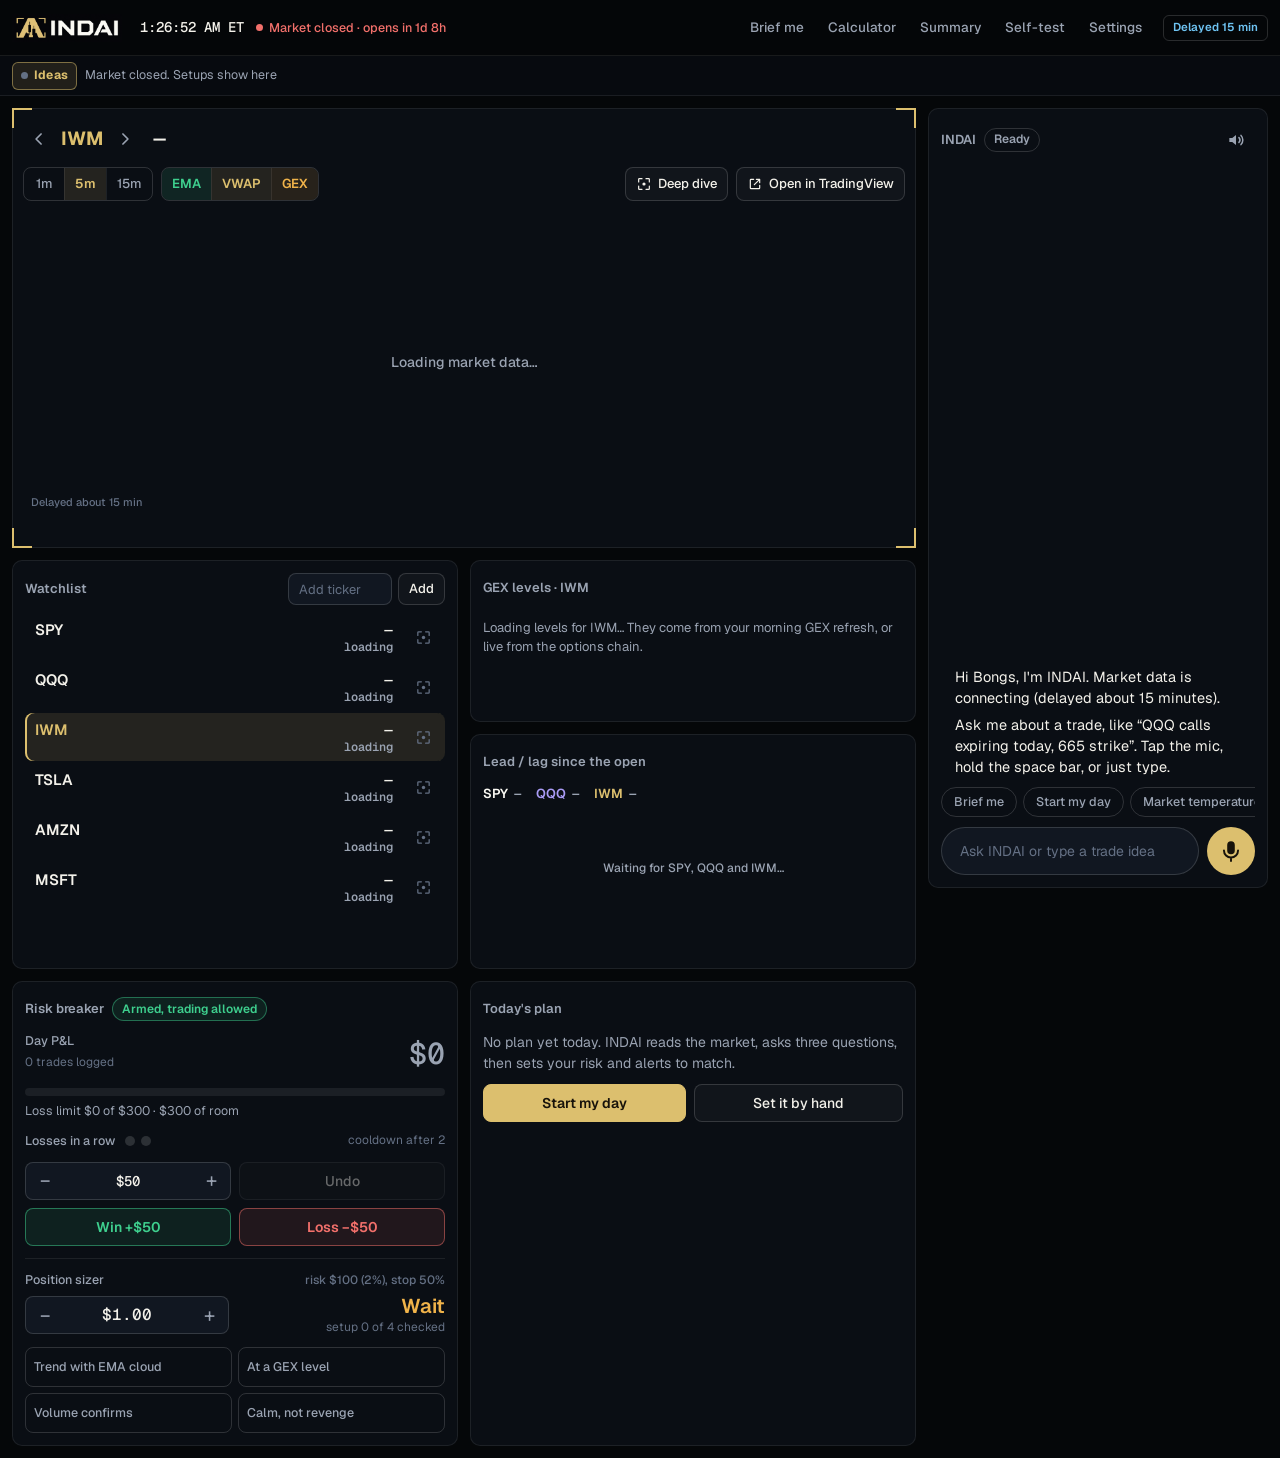
==== indai/index.html @ de8b2d31 "INDAI website: access lock and push notifications (website side) Access lock: when the backend has a" ====
<!DOCTYPE html>
<html lang="en">
<head>
<meta charset="utf-8">
<meta name="viewport" content="width=device-width, initial-scale=1, viewport-fit=cover, interactive-widget=resizes-content">
<title>INDAI</title>
<meta name="description" content="INDAI, your voice-driven options trading command center, for phone, tablet and laptop: charts with GEX levels, trade ratings, an options profit calculator, a daily game plan and a risk breaker.">
<meta name="theme-color" content="#050709">
<meta name="color-scheme" content="dark">
<meta name="mobile-web-app-capable" content="yes">
<meta name="apple-mobile-web-app-capable" content="yes">
<meta name="apple-mobile-web-app-status-bar-style" content="black-translucent">
<meta name="apple-mobile-web-app-title" content="INDAI">
<link rel="manifest" href="./manifest.webmanifest">
<link rel="icon" href="./icons/icon-192.png">
<link rel="apple-touch-icon" href="./icons/icon-192.png">
<link rel="preload" href="./fonts/geist.woff2" as="font" type="font/woff2" crossorigin>
<link rel="preload" href="./fonts/geist-mono.woff2" as="font" type="font/woff2" crossorigin>
<link rel="stylesheet" href="./css/app.css">
</head>
<body data-tab="chart">

<svg width="0" height="0" style="position:absolute" aria-hidden="true">
  <symbol id="ic-mic" viewBox="0 0 24 24"><path d="M12 15a3.5 3.5 0 0 0 3.5-3.5v-5a3.5 3.5 0 1 0-7 0v5A3.5 3.5 0 0 0 12 15Z" fill="currentColor"/><path d="M5.5 11.5a6.5 6.5 0 0 0 13 0M12 18v3.25" fill="none" stroke="currentColor" stroke-width="1.8" stroke-linecap="round"/></symbol>
  <symbol id="ic-stop" viewBox="0 0 24 24"><rect x="7" y="7" width="10" height="10" rx="2" fill="currentColor"/></symbol>
  <symbol id="ic-send" viewBox="0 0 24 24"><path d="M5 12h13M12.5 6l6 6-6 6" fill="none" stroke="currentColor" stroke-width="2" stroke-linecap="round" stroke-linejoin="round"/></symbol>
  <symbol id="ic-x" viewBox="0 0 24 24"><path d="M6 6l12 12M18 6 6 18" fill="none" stroke="currentColor" stroke-width="2" stroke-linecap="round"/></symbol>
  <symbol id="ic-left" viewBox="0 0 24 24"><path d="M14.5 6 8.5 12l6 6" fill="none" stroke="currentColor" stroke-width="2" stroke-linecap="round" stroke-linejoin="round"/></symbol>
  <symbol id="ic-right" viewBox="0 0 24 24"><path d="m9.5 6 6 6-6 6" fill="none" stroke="currentColor" stroke-width="2" stroke-linecap="round" stroke-linejoin="round"/></symbol>
  <symbol id="ic-list" viewBox="0 0 24 24"><path d="M4 7h10M4 12h16M4 17h7" fill="none" stroke="currentColor" stroke-width="1.9" stroke-linecap="round"/><path d="m16 18 2-2.5 1.5 1.2L22 13" fill="none" stroke="currentColor" stroke-width="1.7" stroke-linecap="round" stroke-linejoin="round"/></symbol>
  <symbol id="ic-candles" viewBox="0 0 24 24"><path d="M7 3v3m0 9v4M17 5v4m0 7v5" stroke="currentColor" stroke-width="1.8" stroke-linecap="round"/><rect x="4.5" y="6" width="5" height="9" rx="1.2" fill="currentColor"/><rect x="14.5" y="9" width="5" height="7" rx="1.2" fill="none" stroke="currentColor" stroke-width="1.8"/></symbol>
  <symbol id="ic-indai" viewBox="0 0 24 24"><path d="M4 4.5h3.5M4 4.5V8M20 4.5h-3.5M20 4.5V8M4 19.5h3.5M4 19.5V16M20 19.5h-3.5M20 19.5V16" fill="none" stroke="currentColor" stroke-width="1.8" stroke-linecap="round"/><path d="M8 17 12 7l4 10M9.7 13.5h4.6" fill="none" stroke="currentColor" stroke-width="2" stroke-linecap="round" stroke-linejoin="round"/></symbol>
  <symbol id="ic-plan" viewBox="0 0 24 24"><circle cx="12" cy="12" r="8" fill="none" stroke="currentColor" stroke-width="1.8"/><circle cx="12" cy="12" r="3.2" fill="none" stroke="currentColor" stroke-width="1.8"/><path d="M12 2v3M12 19v3M2 12h3M19 12h3" stroke="currentColor" stroke-width="1.8" stroke-linecap="round"/></symbol>
  <symbol id="ic-more" viewBox="0 0 24 24"><circle cx="5.5" cy="12" r="1.8" fill="currentColor"/><circle cx="12" cy="12" r="1.8" fill="currentColor"/><circle cx="18.5" cy="12" r="1.8" fill="currentColor"/></symbol>
  <symbol id="ic-sound" viewBox="0 0 24 24"><path d="M4 9.5v5h3.5L12 18V6L7.5 9.5H4Z" fill="currentColor"/><path d="M15.5 9a4.5 4.5 0 0 1 0 6M18 6.5a8 8 0 0 1 0 11" fill="none" stroke="currentColor" stroke-width="1.8" stroke-linecap="round"/></symbol>
  <symbol id="ic-mute" viewBox="0 0 24 24"><path d="M4 9.5v5h3.5L12 18V6L7.5 9.5H4Z" fill="currentColor"/><path d="m16 9.5 5 5m0-5-5 5" fill="none" stroke="currentColor" stroke-width="1.8" stroke-linecap="round"/></symbol>
  <symbol id="ic-dive" viewBox="0 0 24 24"><path d="M9 4H5a1 1 0 0 0-1 1v4M15 4h4a1 1 0 0 1 1 1v4M9 20H5a1 1 0 0 1-1-1v-4M15 20h4a1 1 0 0 0 1-1v-4" fill="none" stroke="currentColor" stroke-width="1.8" stroke-linecap="round"/><circle cx="12" cy="12" r="2.4" fill="currentColor"/></symbol>
  <symbol id="ic-out" viewBox="0 0 24 24"><path d="M10 5H6a1 1 0 0 0-1 1v12a1 1 0 0 0 1 1h12a1 1 0 0 0 1-1v-4M14 5h5v5M19 5l-8 8" fill="none" stroke="currentColor" stroke-width="1.8" stroke-linecap="round" stroke-linejoin="round"/></symbol>
</svg>

<header class="top" id="top">
  <a class="brand" href="./" aria-label="INDAI home"><img src="./brand/indai-logo.png" alt="INDAI" width="1380" height="350"></a>
  <div class="mkt">
    <span class="clock mono" id="t-clock">&nbsp;</span>
    <span class="mstate" id="t-state"><i></i><span id="t-state-text">&nbsp;</span></span>
  </div>
  <button type="button" class="badge" id="t-badge" title="Where prices come from">&nbsp;</button>
  <nav class="top-actions" aria-label="Tools">
    <button type="button" class="btn quiet" data-act="brief">Brief me</button>
    <button type="button" class="btn quiet" data-act="calc">Calculator</button>
    <button type="button" class="btn quiet" data-act="summary">Summary</button>
    <button type="button" class="btn quiet" data-act="selftest">Self-test</button>
    <button type="button" class="btn quiet" data-act="install" id="t-install" hidden>Install app</button>
    <button type="button" class="btn quiet" data-act="settings">Settings</button>
  </nav>
</header>

<div class="ideas" id="ideas" role="region" aria-label="Trade ideas">
  <button type="button" class="ideas-all" id="ideas-all" aria-label="Open all of today's trade ideas"><b>Ideas</b><span class="n" id="ideas-n" hidden></span></button>
  <div class="ideas-row" id="ideas-row"><span class="ideas-empty">&nbsp;</span></div>
</div>

<main id="app">
  <section class="view" data-view="watch">
    <article class="panel" id="p-watch" aria-labelledby="h-watch">
      <header class="ph">
        <h2 id="h-watch">Watchlist</h2>
        <form class="addsym" id="w-add" autocomplete="off"><input id="w-add-in" type="text" maxlength="6" placeholder="Add ticker" aria-label="Add a ticker to the watchlist" autocapitalize="characters" spellcheck="false"><button type="submit" class="btn mini">Add</button></form>
      </header>
      <div class="wrows" id="w-rows" role="list"></div>
    </article>
    <article class="panel" id="p-leadlag" aria-labelledby="h-ll">
      <header class="ph"><h2 id="h-ll">Lead / lag since the open</h2></header>
      <div class="ll-legend" id="ll-legend"></div>
      <div class="ll-host"><canvas id="ll-canvas"></canvas></div>
      <p class="ll-msg" id="ll-msg">&nbsp;</p>
    </article>
  </section>

  <section class="view" data-view="chart">
    <article class="panel framed" id="p-chart" aria-label="Main chart">
      <header class="chart-head">
        <div class="quote">
          <button type="button" class="icon-btn" id="ch-prev" aria-label="Previous ticker"><svg><use href="#ic-left"/></svg></button>
          <h2 id="ch-sym">&nbsp;</h2>
          <button type="button" class="icon-btn" id="ch-next" aria-label="Next ticker"><svg><use href="#ic-right"/></svg></button>
          <span class="mono last" id="ch-last">—</span>
          <span class="mono chg" id="ch-chg">&nbsp;</span>
          <span class="mono hl" id="ch-hl">&nbsp;</span>
        </div>
        <div class="chart-tools">
          <div class="seg" id="ch-tf" role="group" aria-label="Candle size">
            <button type="button" data-iv="1min">1m</button><button type="button" data-iv="5min">5m</button><button type="button" data-iv="15min">15m</button>
          </div>
          <div class="seg toggles" id="ch-show" role="group" aria-label="Chart overlays">
            <button type="button" data-show="ema" class="t-ema">EMA</button><button type="button" data-show="vwap" class="t-vwap">VWAP</button><button type="button" data-show="gex" class="t-gex">GEX</button>
          </div>
        </div>
        <div class="chart-actions">
          <button type="button" class="btn mini" id="ch-deep"><svg><use href="#ic-dive"/></svg><span>Deep dive</span></button>
          <button type="button" class="btn mini" id="ch-tv"><svg><use href="#ic-out"/></svg><span>Open in TradingView</span></button>
        </div>
      </header>
      <div class="chart-host" id="chart-host">
        <canvas class="base"></canvas><canvas class="over"></canvas>
        <span class="chart-note" id="ch-note"></span>
      </div>
    </article>
    <article class="panel" id="p-levels" aria-labelledby="h-lv">
      <header class="ph"><h2 id="h-lv">GEX levels</h2></header>
      <div class="lv-rows" id="lv-rows"></div>
      <p class="lv-regime" id="lv-regime">&nbsp;</p>
      <p class="lv-src" id="lv-src">&nbsp;</p>
    </article>
  </section>

  <section class="view" data-view="indai">
    <article class="panel" id="p-indai" aria-labelledby="h-indai">
      <header class="ph">
        <h2 id="h-indai">INDAI</h2>
        <span class="pill" id="i-state">Ready</span>
        <span class="spacer"></span>
        <button type="button" class="icon-btn" id="i-mute" aria-label="Mute INDAI's voice" aria-pressed="false"><svg><use href="#ic-sound"/></svg></button>
      </header>
      <p class="loads" id="i-loads" hidden></p>
      <div class="pin" id="i-pin" hidden></div>
      <div class="log" id="i-log" role="log" aria-live="polite" aria-label="Conversation with INDAI" tabindex="0"></div>
      <p class="heard" id="i-heard" hidden></p>
      <div class="chips" id="i-chips">
        <button type="button" data-say="brief me">Brief me</button>
        <button type="button" data-say="start my day">Start my day</button>
        <button type="button" data-say="how's the market">Market temperature</button>
        <button type="button" data-say="practice alert">Practice alert</button>
        <button type="button" data-say="what do you remember">What do you remember</button>
        <button type="button" data-say="run a self-test">Self-test</button>
      </div>
      <form class="composer" id="i-form" autocomplete="off">
        <input id="i-input" type="text" placeholder="Ask INDAI or type a trade idea" aria-label="Message INDAI" enterkeyhint="send" autocapitalize="sentences" spellcheck="false">
        <button type="submit" class="send" aria-label="Send"><svg><use href="#ic-send"/></svg></button>
        <button type="button" class="mic" id="i-mic" aria-label="Talk to INDAI"><svg><use href="#ic-mic"/></svg></button>
      </form>
    </article>
  </section>

  <section class="view" data-view="plan">
    <article class="panel" id="p-today" aria-labelledby="h-today">
      <header class="ph"><h2 id="h-today">Today's plan</h2><span class="pill" id="td-temp" hidden></span></header>
      <div id="td-body"></div>
    </article>
    <article class="panel" id="p-risk" aria-labelledby="h-risk">
      <header class="ph"><h2 id="h-risk">Risk breaker</h2><span class="pill good" id="r-state">Armed</span></header>
      <div class="rbody" id="r-body">
        <div class="r-pnl"><span class="lbl">Day P&amp;L</span><span class="mono big" id="r-pnl">$0</span><span class="sub" id="r-trades">0 trades</span></div>
        <div class="r-limit"><div class="bar"><i id="r-bar"></i></div><p id="r-limit">&nbsp;</p></div>
        <div class="r-consec"><span class="lbl">Losses in a row</span><span class="dots" id="r-dots"></span><span class="sub" id="r-cool">&nbsp;</span></div>
        <div class="r-log">
          <div class="stepper"><button type="button" id="r-amt-dn" aria-label="Smaller amount">−</button><input id="r-amt" class="mono" type="text" inputmode="decimal" aria-label="Trade result in dollars"><button type="button" id="r-amt-up" aria-label="Larger amount">+</button></div>
          <button type="button" class="btn" id="r-undo">Undo</button>
          <button type="button" class="btn up" id="r-win">Win</button>
          <button type="button" class="btn down" id="r-loss">Loss</button>
        </div>
        <div class="r-size">
          <p class="lbl">Position sizer <span class="sub" id="r-size-sub"></span></p>
          <div class="stepper"><button type="button" id="r-prem-dn" aria-label="Lower premium">−</button><span class="mono val" id="r-prem">$1.00</span><button type="button" id="r-prem-up" aria-label="Higher premium">+</button></div>
          <div class="r-max"><b id="r-max">—</b><span id="r-max-sub">&nbsp;</span></div>
        </div>
        <div class="r-check" id="r-check" role="group" aria-label="Setup checklist"></div>
      </div>
    </article>
  </section>

  <section class="view" data-view="more">
    <article class="panel" id="p-more" aria-labelledby="h-more">
      <header class="ph"><h2 id="h-more">More</h2></header>
      <div class="more-list" id="more-list"></div>
      <p class="fine">INDAI's analysis is information, not financial advice. You make every trade.</p>
    </article>
  </section>
</main>

<div id="scrim" hidden></div>
<div id="sheets">
  <section class="sheet" id="sheet-analysis" role="dialog" aria-modal="false" aria-labelledby="st-analysis" hidden><header class="sh"><h2 id="st-analysis">INDAI analysis</h2><button type="button" class="icon-btn close" aria-label="Close"><svg><use href="#ic-x"/></svg></button></header><div class="sb" id="sb-analysis"></div></section>
  <section class="sheet" id="sheet-deep" role="dialog" aria-modal="false" aria-labelledby="st-deep" hidden><header class="sh"><h2 id="st-deep">Deep dive</h2><button type="button" class="icon-btn close" aria-label="Close"><svg><use href="#ic-x"/></svg></button></header><div class="sb" id="sb-deep"></div></section>
  <section class="sheet" id="sheet-calc" role="dialog" aria-modal="false" aria-labelledby="st-calc" hidden><header class="sh"><h2 id="st-calc">Options profit calculator</h2><button type="button" class="icon-btn close" aria-label="Close"><svg><use href="#ic-x"/></svg></button></header><div class="sb" id="sb-calc"></div></section>
  <section class="sheet" id="sheet-summary" role="dialog" aria-modal="false" aria-labelledby="st-summary" hidden><header class="sh"><h2 id="st-summary">Everything at a glance</h2><button type="button" class="icon-btn close" aria-label="Close"><svg><use href="#ic-x"/></svg></button></header><div class="sb" id="sb-summary"></div></section>
  <section class="sheet" id="sheet-plan" role="dialog" aria-modal="false" aria-labelledby="st-plan" hidden><header class="sh"><h2 id="st-plan">Today's game plan</h2><button type="button" class="icon-btn close" aria-label="Close"><svg><use href="#ic-x"/></svg></button></header><div class="sb" id="sb-plan"></div></section>
  <section class="sheet" id="sheet-selftest" role="dialog" aria-modal="false" aria-labelledby="st-selftest" hidden><header class="sh"><h2 id="st-selftest">Self-test</h2><button type="button" class="icon-btn close" aria-label="Close"><svg><use href="#ic-x"/></svg></button></header><div class="sb" id="sb-selftest"></div></section>
  <section class="sheet" id="sheet-ideas" role="dialog" aria-modal="false" aria-labelledby="st-ideas" hidden><header class="sh"><h2 id="st-ideas">Trade ideas</h2><button type="button" class="icon-btn close" aria-label="Close"><svg><use href="#ic-x"/></svg></button></header><div class="sb" id="sb-ideas"></div></section>
  <section class="sheet" id="sheet-settings" role="dialog" aria-modal="false" aria-labelledby="st-settings" hidden><header class="sh"><h2 id="st-settings">Settings</h2><button type="button" class="icon-btn close" aria-label="Close"><svg><use href="#ic-x"/></svg></button></header><div class="sb" id="sb-settings"></div></section>
</div>

<div id="idea-alert" role="alert" hidden></div>
<div id="lock" hidden>
  <form id="lock-form" autocomplete="off">
    <img src="./brand/indai-logo.png" alt="INDAI" width="1380" height="350">
    <h1>This INDAI is private</h1>
    <p>Enter the access token to open it on this device.</p>
    <input id="lock-input" type="password" autocomplete="current-password" aria-label="Access token" placeholder="Access token" spellcheck="false" autocapitalize="off">
    <button type="submit" class="btn primary" id="lock-go">Unlock</button>
    <p id="lock-msg" role="status"></p>
  </form>
</div>
<button type="button" id="caption" hidden></button>
<div id="toast" role="status" aria-live="polite"></div>

<button type="button" id="fab" class="fab" aria-label="Talk to INDAI"><span class="ring"></span><svg><use href="#ic-mic"/></svg></button>

<nav class="tabs" id="tabs" aria-label="Screens">
  <button type="button" data-tab="watch"><svg><use href="#ic-list"/></svg><span>Watch</span></button>
  <button type="button" data-tab="chart"><svg><use href="#ic-candles"/></svg><span>Chart</span></button>
  <button type="button" data-tab="indai"><svg><use href="#ic-indai"/></svg><span>INDAI</span><i class="dot" id="tab-dot" hidden></i></button>
  <button type="button" data-tab="plan"><svg><use href="#ic-plan"/></svg><span>Plan</span></button>
  <button type="button" data-tab="more"><svg><use href="#ic-more"/></svg><span>More</span></button>
</nav>

<noscript><p style="padding:24px;color:#f3f1ea;font-family:system-ui">INDAI needs JavaScript turned on.</p></noscript>
<script type="module" src="./js/app.js"></script>
</body>
</html>
---- indai/css/app.css ----
/* INDAI for the web. Dark, flat, built for thumbs first.
   Brand: gold mark (#dcbf6e) on near-black (#050709), warm white type, Geist and Geist Mono.
   The one loud element is the gold viewfinder bracket from the logo: it frames the chart and the mic. */
@font-face { font-family: Geist; src: url('../fonts/geist.woff2') format('woff2'); font-weight: 100 900; font-style: normal; font-display: swap; }
@font-face { font-family: 'Geist Mono'; src: url('../fonts/geist-mono.woff2') format('woff2'); font-weight: 100 900; font-style: normal; font-display: swap; }

:root {
  --ink: #050709; --panel: #0a0e14; --raised: #111721; --hover: #18202c;
  --line: rgba(255,255,255,.08); --line2: rgba(255,255,255,.15);
  --text: #f3f1ea; --dim: #9aa3b2; --faint: #647084;
  --gold: #dcbf6e; --gold-ink: #17120a; --gold-soft: rgba(220,191,110,.12); --gold-line: rgba(220,191,110,.5);
  --up: #3ecf8e; --down: #f2706b; --amber: #f0b34a; --sky: #6ec3f2; --violet: #a99bf5;
  --sans: Geist, system-ui, -apple-system, 'Segoe UI', Roboto, sans-serif;
  --mono: 'Geist Mono', ui-monospace, 'SF Mono', Menlo, Consolas, monospace;
  --bar-h: 52px; --ideas-h: 40px; --top-h: calc(var(--bar-h) + var(--ideas-h)); --tab-h: 58px; --gap: 10px; --hit: 44px;
  --sat: env(safe-area-inset-top, 0px); --sab: env(safe-area-inset-bottom, 0px); --sal: env(safe-area-inset-left, 0px); --sar: env(safe-area-inset-right, 0px);
  --indai-w: 0px; --left-w: 0px;
}
*, *::before, *::after { box-sizing: border-box; }
html { background: var(--ink); color-scheme: dark; -webkit-text-size-adjust: 100%; text-size-adjust: 100%; scrollbar-color: #2a3442 transparent; scrollbar-width: thin; }
body { margin: 0; min-height: 100dvh; background: var(--ink); color: var(--text); font: 400 14px/1.45 var(--sans); -webkit-font-smoothing: antialiased; -webkit-tap-highlight-color: transparent; overflow-x: hidden; }
h2, p { margin: 0; }
button, input, select, textarea { font: inherit; color: inherit; }
button { touch-action: manipulation; cursor: pointer; background: none; border: 0; padding: 0; }
svg { width: 20px; height: 20px; display: block; flex: none; }
canvas { display: block; }
[hidden] { display: none !important; }
.mono { font-family: var(--mono); font-variant-numeric: tabular-nums; }
.spacer { flex: 1; }
.up { color: var(--up); } .down { color: var(--down); } .flat { color: var(--dim); }
:focus-visible { outline: 2px solid var(--gold); outline-offset: 2px; border-radius: 6px; }
a { color: var(--gold); }

/* ---------- buttons, pills, inputs ---------- */
.btn { display: inline-flex; align-items: center; justify-content: center; gap: 6px; min-height: var(--hit); padding: 0 14px; border: 1px solid var(--line2); border-radius: 8px; background: rgba(255,255,255,.03); font-weight: 500; font-size: 14px; white-space: nowrap; transition: background-color .12s, border-color .12s; }
.btn:hover { background: var(--hover); }
.btn:active { background: #1f2937; }
.btn:disabled { opacity: .4; cursor: default; }
.btn.primary { background: var(--gold); border-color: var(--gold); color: var(--gold-ink); font-weight: 600; }
.btn.primary:hover { background: #e7cd85; }
.btn.up { border-color: rgba(62,207,142,.5); background: rgba(62,207,142,.1); color: var(--up); font-weight: 600; }
.btn.down { border-color: rgba(242,112,107,.5); background: rgba(242,112,107,.1); color: var(--down); font-weight: 600; }
.btn.up:hover { background: rgba(62,207,142,.18); } .btn.down:hover { background: rgba(242,112,107,.18); }
.btn.quiet { border-color: transparent; background: none; color: var(--dim); padding: 0 10px; }
.btn.quiet:hover { color: var(--text); background: var(--raised); }
.btn.mini { min-height: 36px; padding: 0 10px; font-size: 13px; }
.btn.mini svg { width: 16px; height: 16px; }
.btn.on { border-color: var(--gold-line); background: var(--gold-soft); color: var(--gold); }
.icon-btn { width: var(--hit); height: var(--hit); display: inline-grid; place-items: center; border-radius: 8px; color: var(--dim); flex: none; }
.icon-btn:hover { background: var(--raised); color: var(--text); }
.pill { display: inline-flex; align-items: center; height: 24px; padding: 0 9px; border-radius: 12px; border: 1px solid var(--line2); font-size: 12px; font-weight: 600; color: var(--dim); white-space: nowrap; }
.pill.good { color: var(--up); border-color: rgba(62,207,142,.45); background: rgba(62,207,142,.1); }
.pill.risk { color: var(--down); border-color: rgba(242,112,107,.45); background: rgba(242,112,107,.1); }
.pill.alert, .pill.listen { color: var(--amber); border-color: rgba(240,179,74,.45); background: rgba(240,179,74,.1); }
.pill.think { color: var(--violet); border-color: rgba(169,155,245,.45); background: rgba(169,155,245,.1); }
.pill.cool { color: var(--sky); border-color: rgba(110,195,242,.45); background: rgba(110,195,242,.1); }
.seg { display: inline-flex; border: 1px solid var(--line2); border-radius: 8px; overflow: hidden; flex: none; }
.seg button { min-width: 40px; min-height: 36px; padding: 0 10px; font-size: 13px; font-weight: 500; color: var(--dim); }
.seg button + button { border-left: 1px solid var(--line); }
.seg button:hover { color: var(--text); background: var(--raised); }
.seg button.on { background: var(--gold-soft); color: var(--gold); font-weight: 600; }
.seg.toggles .t-ema.on { color: var(--up); background: rgba(62,207,142,.12); }
.seg.toggles .t-gex.on { color: var(--amber); background: rgba(240,179,74,.12); }
input[type=text], input[type=password], input[type=number], textarea, select { width: 100%; min-height: var(--hit); padding: 0 12px; background: var(--raised); border: 1px solid var(--line2); border-radius: 8px; color: var(--text); font-size: 16px; }
textarea { padding: 10px 12px; min-height: 84px; resize: vertical; line-height: 1.4; font-family: var(--mono); font-size: 14px; }
select { appearance: none; -webkit-appearance: none; padding-right: 30px; background-image: linear-gradient(45deg, transparent 50%, var(--dim) 50%), linear-gradient(135deg, var(--dim) 50%, transparent 50%); background-position: calc(100% - 16px) 50%, calc(100% - 11px) 50%; background-size: 5px 5px; background-repeat: no-repeat; }
input:focus, textarea:focus, select:focus { outline: none; border-color: var(--gold); box-shadow: 0 0 0 3px rgba(220,191,110,.18); }
input::placeholder { color: var(--faint); }
.stepper { display: grid; grid-template-columns: var(--hit) minmax(0, 1fr) var(--hit); align-items: stretch; border: 1px solid var(--line2); border-radius: 8px; overflow: hidden; min-height: var(--hit); background: var(--raised); }
.stepper button { font-size: 20px; color: var(--dim); }
.stepper button:hover { background: var(--hover); color: var(--text); }
.stepper button:active { background: #232d3b; }
.stepper input, .stepper .val { border: 0; border-radius: 0; background: none; text-align: center; min-height: 0; padding: 0 4px; font-size: 16px; font-weight: 500; display: grid; place-items: center; box-shadow: none !important; min-width: 0; }

/* ---------- top bar ---------- */
.top { position: sticky; top: 0; z-index: 20; height: calc(var(--bar-h) + var(--sat)); padding: var(--sat) max(12px, var(--sar)) 0 max(12px, var(--sal)); display: flex; align-items: center; gap: 10px; background: rgba(5,7,9,.9); -webkit-backdrop-filter: blur(14px); backdrop-filter: blur(14px); border-bottom: 1px solid var(--line); }
.brand { flex: none; display: block; }
.brand img { height: 24px; width: auto; display: block; }
.mkt { flex: 1; min-width: 0; display: flex; flex-direction: column; align-items: flex-end; line-height: 1.2; overflow: hidden; }
.clock { font-size: 13px; font-weight: 500; white-space: nowrap; }
.mstate { display: inline-flex; align-items: center; gap: 6px; font-size: 11.5px; font-weight: 500; color: var(--dim); white-space: nowrap; max-width: 100%; overflow: hidden; text-overflow: ellipsis; }
.mstate i { width: 7px; height: 7px; border-radius: 50%; background: currentColor; flex: none; }
.mstate span { min-width: 0; overflow: hidden; text-overflow: ellipsis; }
.mstate.open { color: var(--up); } .mstate.closed { color: var(--down); } .mstate.pre, .mstate.post { color: var(--amber); }
.badge { flex: none; height: 26px; padding: 0 9px; border-radius: 6px; border: 1px solid var(--line2); font-size: 11.5px; font-weight: 600; color: var(--sky); white-space: nowrap; }
.badge.demo { color: var(--amber); border-color: rgba(240,179,74,.5); background: rgba(240,179,74,.08); }
.badge.live { color: var(--up); border-color: rgba(62,207,142,.5); background: rgba(62,207,142,.08); }
.top-actions { display: none; }

/* ---------- ideas strip: under the top bar on every screen ---------- */
.ideas { position: sticky; top: calc(var(--bar-h) + var(--sat)); z-index: 19; height: var(--ideas-h); display: flex; align-items: center; gap: 8px; padding: 0 0 0 max(10px, var(--sal)); background: rgba(8,11,16,.95); -webkit-backdrop-filter: blur(14px); backdrop-filter: blur(14px); border-bottom: 1px solid var(--line); }
.ideas-all { position: relative; flex: none; display: inline-flex; align-items: center; gap: 6px; height: 28px; padding: 0 8px; border-radius: 6px; border: 1px solid var(--gold-line); background: var(--gold-soft); color: var(--gold); font-size: 12px; font-weight: 600; letter-spacing: .02em; }
.ideas-all::after, .ichip::after { content: ""; position: absolute; inset: -6px 0; }
.ideas-all::before { content: ""; width: 7px; height: 7px; border-radius: 50%; background: var(--faint); }
.ideas[data-scan="on"] .ideas-all::before { background: var(--up); animation: scan 2.2s ease-in-out infinite; }
.ideas[data-scan="paused"] .ideas-all::before { background: var(--amber); }
.ideas-all .n { min-width: 18px; height: 18px; padding: 0 5px; border-radius: 9px; background: var(--gold); color: var(--gold-ink); font: 600 11px/18px var(--mono); text-align: center; }
.ideas-row { flex: 1; min-width: 0; height: 100%; display: flex; align-items: center; gap: 6px; padding-right: max(22px, var(--sar)); overflow-x: auto; overscroll-behavior-x: contain; scrollbar-width: none; -webkit-mask-image: linear-gradient(90deg, #000 calc(100% - 22px), transparent); mask-image: linear-gradient(90deg, #000 calc(100% - 22px), transparent); }
.ideas-row::-webkit-scrollbar { display: none; }
.ideas-empty { font-size: 12.5px; color: var(--dim); white-space: nowrap; }
.ideas-empty.paused { flex: none; color: var(--amber); font-weight: 600; }
.ichip { position: relative; flex: none; display: inline-flex; align-items: center; gap: 6px; height: 28px; padding: 0 10px 0 9px; border-radius: 14px; border: 1px solid var(--line2); background: var(--raised); font-size: 12.5px; white-space: nowrap; color: var(--text); }
.ichip .arr { width: 0; height: 0; border-left: 4.5px solid transparent; border-right: 4.5px solid transparent; }
.ichip.up .arr { border-bottom: 7px solid var(--up); } .ichip.down .arr { border-top: 7px solid var(--down); }
.ichip b { font-weight: 600; }
.ichip .sc { font: 600 12px var(--mono); }
.ichip.up .sc { color: var(--up); } .ichip.down .sc { color: var(--down); }
.ichip .tt { display: none; color: var(--dim); max-width: 230px; overflow: hidden; text-overflow: ellipsis; }
.ichip time { font: 500 11.5px var(--mono); color: var(--faint); }
.ichip .mk { font-size: 11.5px; font-weight: 600; color: var(--dim); }
.ichip.fresh.up { border-color: rgba(62,207,142,.65); background: rgba(62,207,142,.13); } .ichip.fresh.down { border-color: rgba(242,112,107,.65); background: rgba(242,112,107,.13); }
.ichip.fresh time { color: var(--text); }
.ichip.forming { border-style: dashed; background: transparent; } .ichip.forming .mk { color: var(--amber); }
.ichip.done, .ichip.quiet:not(.fresh) { opacity: .6; }
.ichip.ping { animation: ping 1.3s ease-out 2; }
@keyframes scan { 0%, 100% { opacity: 1; } 50% { opacity: .35; } }
@keyframes ping { 0% { box-shadow: 0 0 0 0 rgba(220,191,110,.75); } 100% { box-shadow: 0 0 0 12px rgba(220,191,110,0); } }

/* a new idea, when the conversation is not on screen */
#idea-alert.up .ia-main b { color: var(--up); } #idea-alert.down .ia-main b { color: var(--down); }
#idea-alert { color: var(--text); position: fixed; z-index: 55; left: max(10px, var(--sal)); right: max(10px, var(--sar)); top: calc(var(--top-h) + var(--sat) + 8px); padding: 12px; border-radius: 10px; border: 1px solid var(--line2); background: #0e141d; box-shadow: 0 14px 40px rgba(0,0,0,.72); display: grid; gap: 10px; animation: alert-in .22s ease-out; }
#idea-alert.up { border-color: rgba(62,207,142,.65); } #idea-alert.down { border-color: rgba(242,112,107,.65); }
.ia-main { display: grid; gap: 5px; text-align: left; min-width: 0; }
.ia-main b { font-size: 16px; font-weight: 600; line-height: 1.3; }
.ia-main .mono { font-size: 12.5px; color: var(--dim); overflow-wrap: anywhere; }
.ia-actions { display: grid; grid-template-columns: 1.3fr 1fr auto; gap: 8px; }
@keyframes alert-in { from { opacity: 0; transform: translateY(-10px); } to { opacity: 1; transform: none; } }

/* the ideas list */
.ideas-how { margin-bottom: 12px; }
.idea-list { display: grid; gap: 8px; }
.idea { border: 1px solid var(--line); border-radius: 8px; background: var(--panel); overflow: hidden; color: var(--text); }
.idea.up .idea-head b { color: var(--up); } .idea.down .idea-head b { color: var(--down); }
.idea.open { border-color: var(--line2); background: var(--raised); }
.idea.open.up { border-color: rgba(62,207,142,.45); } .idea.open.down { border-color: rgba(242,112,107,.45); }
.idea.forming { border-style: dashed; }
.idea-head { width: 100%; display: grid; grid-template-columns: auto auto minmax(0, 1fr) auto auto; align-items: center; gap: 8px; min-height: 48px; padding: 6px 12px; text-align: left; }
.idea-head b { font-weight: 600; font-size: 15px; }
.idea-head .tt { color: var(--dim); font-size: 13px; overflow: hidden; text-overflow: ellipsis; white-space: nowrap; }
.idea-head .st { font-size: 11.5px; font-weight: 600; color: var(--dim); white-space: nowrap; }
.idea-head .st.open { display: none; }
.idea-head .st.target { color: var(--up); } .idea-head .st.stopped { color: var(--down); } .idea-head .st.forming { color: var(--amber); }
.idea-head time { font: 500 11.5px var(--mono); color: var(--faint); min-width: 30px; text-align: right; }
.idea-body { padding: 2px 12px 12px; display: grid; gap: 9px; }
.idea-body .when { font-size: 12.5px; color: var(--dim); } .idea-body .when b { color: var(--amber); font-weight: 600; }
.idea-body .k { font-size: 14px; } .idea-body .k span { color: var(--dim); font-family: var(--sans); font-size: 12.5px; margin-left: 6px; white-space: nowrap; }
.track { position: relative; height: 8px; border-radius: 4px; background: var(--line); margin: 6px 6px 0; }
.track .zone-stop { position: absolute; left: 0; width: 36%; top: 0; bottom: 0; background: rgba(242,112,107,.3); border-radius: 4px 0 0 4px; }
.track .zone-go { position: absolute; left: 36%; right: 0; top: 0; bottom: 0; background: rgba(62,207,142,.26); border-radius: 0 4px 4px 0; }
.track .entry { position: absolute; left: 36%; top: -3px; bottom: -3px; width: 2px; margin-left: -1px; background: var(--text); }
.track .now { position: absolute; top: 50%; width: 12px; height: 12px; margin: -6px 0 0 -6px; border-radius: 50%; background: var(--gold); box-shadow: 0 0 0 2px var(--raised); }
.track.forming .now { background: var(--amber); }
.track-lbl { display: grid; grid-template-columns: 36% 1fr auto; font-size: 11.5px; color: var(--dim); margin: 0 6px; }
.track-lbl span:nth-child(2) { color: var(--text); }
.nowl { font-size: 13.5px; }
.why { margin: 0; padding: 0; list-style: none; display: grid; gap: 3px; font-size: 13px; color: var(--dim); }
.why li { padding-left: 16px; position: relative; } .why li::before { content: "+"; position: absolute; left: 2px; color: var(--up); font-weight: 600; } .why li.con::before { content: "\2212"; color: var(--down); }
.idea-body .pin-actions .btn { min-height: 44px; flex: 1; }
.idea-none { color: var(--dim); font-size: 14px; padding: 18px 4px; }

/* ---------- access lock: nothing else exists on the page until the token is right ---------- */
body.locked > *:not(#lock) { display: none !important; }
#lock { position: fixed; inset: 0; z-index: 1000; display: grid; place-items: center; padding: calc(24px + var(--sat)) 24px calc(24px + var(--sab)); background: var(--ink); overflow: auto; }
#lock form { width: min(360px, 100%); display: grid; gap: 14px; justify-items: stretch; text-align: center; }
#lock img { height: 30px; width: auto; justify-self: center; margin-bottom: 10px; }
#lock h1 { margin: 0; font-size: 20px; font-weight: 600; }
#lock p { color: var(--dim); font-size: 14px; }
#lock input { height: 48px; padding: 0 14px; border-radius: 8px; border: 1px solid var(--line2); background: var(--raised); font-size: 16px; text-align: center; }
#lock input:focus { outline: 2px solid var(--gold-line); outline-offset: 1px; }
#lock .btn { min-height: 48px; }
#lock-msg { min-height: 20px; color: var(--amber) !important; }

/* ---------- panels ---------- */
#app { padding: var(--gap) max(var(--gap), var(--sar)) calc(var(--tab-h) + var(--sab) + 92px) max(var(--gap), var(--sal)); }
.view { display: none; gap: var(--gap); align-content: start; }
body[data-tab="watch"] .view[data-view="watch"], body[data-tab="chart"] .view[data-view="chart"], body[data-tab="indai"] .view[data-view="indai"], body[data-tab="plan"] .view[data-view="plan"], body[data-tab="more"] .view[data-view="more"] { display: grid; }
.panel { background: var(--panel); border: 1px solid var(--line); border-radius: 10px; padding: 12px; min-width: 0; display: flex; flex-direction: column; position: relative; }
.ph { display: flex; align-items: center; gap: 8px; min-height: 30px; margin-bottom: 8px; flex: none; }
.ph h2 { font-size: 13px; font-weight: 600; color: var(--dim); white-space: nowrap; overflow: hidden; text-overflow: ellipsis; }
.lbl { font-size: 12.5px; color: var(--dim); font-weight: 500; }
.sub { font-size: 12px; color: var(--faint); }
.fine { font-size: 12px; color: var(--faint); margin-top: 12px; line-height: 1.5; }
@keyframes flash { 0%, 60% { border-color: var(--amber); box-shadow: 0 0 0 1px var(--amber); } 100% { border-color: var(--line); box-shadow: none; } }
.panel.flash { animation: flash 1.6s ease-out; }

/* the logo's viewfinder corners, around the chart */
.framed { border-radius: 3px; }
.framed::before { content: ""; position: absolute; inset: -1px; pointer-events: none; z-index: 2;
  background:
    linear-gradient(var(--gold), var(--gold)) left top / 20px 2px, linear-gradient(var(--gold), var(--gold)) left top / 2px 20px,
    linear-gradient(var(--gold), var(--gold)) right top / 20px 2px, linear-gradient(var(--gold), var(--gold)) right top / 2px 20px,
    linear-gradient(var(--gold), var(--gold)) left bottom / 20px 2px, linear-gradient(var(--gold), var(--gold)) left bottom / 2px 20px,
    linear-gradient(var(--gold), var(--gold)) right bottom / 20px 2px, linear-gradient(var(--gold), var(--gold)) right bottom / 2px 20px;
  background-repeat: no-repeat; }

/* ---------- watchlist ---------- */
.addsym { display: flex; gap: 6px; margin-left: auto; }
.addsym input { width: 104px; min-height: 36px; font-size: 16px; font-family: var(--mono); text-transform: uppercase; padding: 0 10px; }
.addsym input::placeholder { text-transform: none; font-family: var(--sans); font-size: 13px; }
.wrows { display: grid; gap: 2px; overflow-y: auto; min-height: 0; margin: 0 -4px; padding: 0 4px; }
.wrow { position: relative; display: grid; grid-template-columns: minmax(76px, 1fr) minmax(40px, 96px) minmax(74px, auto) 44px; align-items: center; gap: 8px; height: 52px; padding: 0 0 0 10px; border-radius: 8px; }
.wrow .hit { position: absolute; inset: 0; border-radius: 8px; }
.wrow:hover { background: var(--raised); }
.wrow.sel { background: var(--gold-soft); box-shadow: inset 2px 0 0 var(--gold); }
.wrow > span, .wrow > canvas { pointer-events: none; position: relative; }
.w-sym { display: flex; flex-direction: column; min-width: 0; line-height: 1.2; }
.w-sym b { font-weight: 600; font-size: 15px; }
.wrow.sel .w-sym b { color: var(--gold); }
.w-sym i { font-style: normal; font-size: 11px; color: var(--faint); font-family: var(--mono); white-space: nowrap; overflow: hidden; text-overflow: ellipsis; }
.w-sym i.near { color: var(--amber); } .w-sym i.up { color: var(--up); } .w-sym i.down { color: var(--down); }
.wrow canvas { width: 100%; height: 30px; }
.w-px { display: flex; flex-direction: column; align-items: flex-end; line-height: 1.2; white-space: nowrap; }
.w-px b { font: 500 15px var(--mono); font-variant-numeric: tabular-nums; }
.w-px i { font: 600 12px var(--mono); font-style: normal; font-variant-numeric: tabular-nums; }
.wrow .dive { position: relative; width: 44px; height: 48px; display: grid; place-items: center; border-radius: 8px; color: var(--faint); }
.wrow .dive:hover { color: var(--gold); background: var(--hover); }
.wrow .dive svg { width: 17px; height: 17px; }

/* ---------- chart ---------- */
#p-chart { padding: 10px; display: grid; gap: 8px; grid-template-columns: minmax(0, 1fr); grid-template-rows: auto auto minmax(0, 1fr) auto; grid-template-areas: "quote" "tools" "chart" "actions"; }
.chart-head { display: contents; }
.quote { grid-area: quote; } .chart-tools { grid-area: tools; } .chart-host { grid-area: chart; }
.chart-actions { grid-area: actions; display: grid; grid-template-columns: 1fr 1fr; gap: 8px; }
.chart-actions .btn { min-height: 40px; }
.quote { display: flex; align-items: center; gap: 2px 6px; min-width: 0; min-height: 40px; }
.quote .icon-btn { width: 32px; height: 40px; }
.quote h2 { font-size: 19px; font-weight: 700; color: var(--gold); letter-spacing: .02em; min-width: 3.2ch; text-align: center; }
.quote .last { font-size: 22px; font-weight: 500; margin-left: 6px; }
.quote .chg { font-size: 13px; font-weight: 600; white-space: nowrap; }
.quote .hl { font-size: 12px; color: var(--faint); white-space: nowrap; margin-left: auto; display: none; }
.chart-tools { display: flex; align-items: center; gap: 8px; min-width: 0; justify-content: space-between; }
.chart-host { position: relative; height: clamp(250px, calc(100dvh - 400px), 520px); min-height: 220px; touch-action: pan-y; cursor: crosshair; }
.chart-host canvas { position: absolute; inset: 0; width: 100%; height: 100%; }
.chart-host .over { pointer-events: none; }
.chart-note { position: absolute; left: 8px; bottom: 26px; font-size: 11px; font-weight: 600; color: var(--amber); pointer-events: none; }
.chart-note.quiet { color: var(--faint); font-weight: 500; }

/* ---------- levels, lead/lag ---------- */
.lv-rows { display: grid; gap: 2px; }
.lv-row { display: grid; grid-template-columns: 8px minmax(0, 1fr) auto 52px; align-items: center; gap: 6px; height: 32px; padding: 0 6px; border-radius: 6px; font-size: 13.5px; white-space: nowrap; }
.lv-row span { overflow: hidden; text-overflow: ellipsis; }
.lv-row i { width: 8px; height: 8px; border-radius: 50%; }
.lv-row b { font: 500 14px var(--mono); font-variant-numeric: tabular-nums; }
.lv-row em { font: 600 12.5px var(--mono); font-style: normal; text-align: right; color: var(--dim); font-variant-numeric: tabular-nums; }
.lv-row em.near { color: var(--amber); }
.lv-row.px { background: rgba(110,195,242,.09); }
.lv-regime { font-size: 12.5px; color: var(--dim); margin-top: 8px; }
.lv-src { font-size: 11.5px; color: var(--faint); margin-top: 2px; }
.lv-src.demo { color: var(--amber); }
.lv-empty { color: var(--dim); font-size: 13px; padding: 8px 0; }
.ll-legend { display: flex; flex-wrap: wrap; gap: 4px 14px; font-size: 13px; font-weight: 600; flex: none; }
.ll-legend span { display: inline-flex; gap: 6px; align-items: baseline; }
.ll-legend b { font: 600 12.5px var(--mono); font-variant-numeric: tabular-nums; }
.ll-host { position: relative; height: 120px; flex: 1 1 120px; min-height: 80px; margin: 8px 0 6px; }
.ll-host canvas { position: absolute; inset: 0; width: 100%; height: 100%; }
.ll-msg { font-size: 12.5px; font-weight: 500; color: var(--dim); flex: none; }

/* ---------- risk breaker ---------- */
.rbody { display: grid; gap: 12px; container-type: inline-size; }
.r-pnl { display: grid; grid-template-columns: 1fr auto; align-items: baseline; gap: 0 8px; }
.r-pnl .big { font-size: 30px; font-weight: 500; grid-row: span 2; align-self: center; }
.r-limit .bar { height: 8px; border-radius: 4px; background: rgba(255,255,255,.07); overflow: hidden; }
.r-limit .bar i { display: block; height: 100%; width: 0; border-radius: 4px; background: var(--up); transition: width .25s; }
.r-limit p { font-size: 12.5px; color: var(--dim); margin-top: 6px; }
.r-consec { display: flex; align-items: center; gap: 10px; }
.dots { display: inline-flex; gap: 6px; }
.dots i { width: 10px; height: 10px; border-radius: 50%; background: rgba(255,255,255,.14); }
.dots i.on { background: var(--down); }
.r-consec .sub { margin-left: auto; }
.r-log { display: grid; grid-template-columns: 1fr 1fr; gap: 8px; }
.r-size { display: grid; grid-template-columns: minmax(120px, 1fr) minmax(0, 1fr); gap: 6px 12px; align-items: center; padding-top: 12px; border-top: 1px solid var(--line); }
.r-size .lbl { grid-column: 1 / -1; display: flex; justify-content: space-between; align-items: baseline; gap: 8px; flex-wrap: wrap; }
.r-max { text-align: right; line-height: 1.15; }
.r-max b { display: block; font-size: 20px; font-weight: 600; color: var(--gold); }
.r-max.wait b { color: var(--amber); } .r-max.lock b { color: var(--down); }
.r-max span { font-size: 12px; color: var(--faint); }
.r-check { display: grid; grid-template-columns: 1fr 1fr; gap: 6px; }
.r-check button { min-height: 40px; padding: 4px 8px; border: 1px solid var(--line2); border-radius: 8px; font-size: 12.5px; font-weight: 500; color: var(--dim); text-align: left; line-height: 1.2; }
.r-check button:hover { background: var(--raised); }
.r-check button.on { border-color: rgba(62,207,142,.5); background: rgba(62,207,142,.1); color: var(--up); }
.r-check button.on::before { content: "✓ "; }
@container (min-width: 560px) {
  .rbody { grid-template-columns: 1fr 1fr; column-gap: 20px; }
  .r-size { border-top: 0; padding-top: 0; }
}

/* ---------- today's plan ---------- */
.td { display: grid; gap: 10px; }
.td-lead { font-size: 14px; color: var(--dim); line-height: 1.5; }
.td-temp { font-size: 13px; color: var(--dim); line-height: 1.45; }
.td-temp b { color: var(--text); font-weight: 600; }
.td-nums { display: grid; grid-template-columns: repeat(3, minmax(0, 1fr)); gap: 8px; }
.td-nums div { min-width: 0; }
.td-nums span { display: block; font-size: 12px; color: var(--faint); }
.td-nums b { font: 500 16px var(--mono); font-variant-numeric: tabular-nums; white-space: nowrap; }
.td-nums b.s { font: 600 14px var(--sans); }
.td-goal .bar { height: 8px; border-radius: 4px; background: rgba(255,255,255,.07); overflow: hidden; }
.td-goal .bar i { display: block; height: 100%; border-radius: 4px; background: var(--gold); transition: width .25s; }
.td-goal p { font-size: 12.5px; color: var(--dim); margin-top: 6px; }
.td-rule { font-size: 12.5px; color: var(--dim); line-height: 1.5; }
.td-actions { display: flex; gap: 8px; flex-wrap: wrap; }
.td-actions .btn { flex: 1 1 auto; }

/* ---------- INDAI conversation ---------- */
#p-indai { min-height: 0; }
.loads { font-size: 12px; color: var(--amber); margin-bottom: 8px; flex: none; }
.pin { flex: none; border: 1px solid var(--line2); border-radius: 8px; padding: 10px 12px; margin-bottom: 10px; display: grid; gap: 6px; background: var(--raised); }
.pin.good { border-color: rgba(62,207,142,.5); background: rgba(62,207,142,.07); }
.pin.risk { border-color: rgba(242,112,107,.5); background: rgba(242,112,107,.07); }
.pin.alert { border-color: rgba(240,179,74,.5); background: rgba(240,179,74,.07); }
.pin.gold { border-color: var(--gold-line); background: var(--gold-soft); }
.pin-top { display: flex; align-items: center; gap: 8px; font-size: 12px; color: var(--dim); }
.pin-top .pill { font-size: 12.5px; }
.pin-top time, .pin-top .r { margin-left: auto; white-space: nowrap; }
.pin h3 { margin: 0; font-size: 15px; font-weight: 600; line-height: 1.3; }
.pin p { font-size: 13px; color: var(--dim); line-height: 1.4; }
.pin p.mono { font-size: 12.5px; color: var(--text); }
.pin-actions { display: flex; gap: 8px; flex-wrap: wrap; margin-top: 2px; }
.pin-actions .btn { min-height: 36px; font-size: 13px; padding: 0 12px; }
.log { flex: 1 1 0; min-height: 120px; overflow-y: auto; overscroll-behavior: contain; display: flex; flex-direction: column; gap: 6px; padding: 2px 4px 8px 0; scrollbar-width: thin; }
.log > :first-child { margin-top: auto; }
.msg { font-size: 14.5px; line-height: 1.45; padding-left: 12px; border-left: 2px solid transparent; overflow-wrap: anywhere; }
.msg.you { color: var(--gold); border-left-color: var(--gold); font-weight: 500; margin-top: 8px; }
.msg.good { color: var(--up); } .msg.risk { color: var(--down); } .msg.alert { color: var(--amber); }
.msg.small { font-size: 13px; color: var(--dim); }
.msg.small.good { color: var(--up); } .msg.small.risk { color: var(--down); }
.heard { flex: none; margin: 0 0 8px; padding: 8px 12px; border-radius: 8px; background: rgba(240,179,74,.1); color: var(--amber); font-size: 14px; font-weight: 500; }
.chips { flex: none; display: flex; gap: 6px; overflow-x: auto; padding: 2px 0 10px; scrollbar-width: none; -webkit-overflow-scrolling: touch; }
.chips::-webkit-scrollbar { display: none; }
.chips button { flex: none; height: 34px; padding: 0 12px; border: 1px solid var(--line2); border-radius: 17px; font-size: 13px; font-weight: 500; color: var(--dim); white-space: nowrap; }
.chips button:hover { color: var(--text); background: var(--raised); }
.composer { flex: none; display: flex; gap: 8px; align-items: center; }
.composer input { flex: 1; min-width: 0; height: 52px; border-radius: 26px; padding: 0 18px; }
.composer .send, .composer .mic { width: 52px; height: 52px; border-radius: 50%; display: grid; place-items: center; flex: none; }
.composer .send { border: 1px solid var(--line2); color: var(--dim); display: none; }
.composer.has-text .send { display: grid; background: var(--gold); border-color: var(--gold); color: var(--gold-ink); }
.composer .mic { background: var(--gold); color: var(--gold-ink); display: none; }
.composer .mic svg, .fab svg { width: 26px; height: 26px; }
.composer .mic.listening, .fab.listening { background: var(--amber); }
.composer .mic.busy, .fab.busy { background: var(--violet); }
.composer .mic.speaking, .fab.speaking { background: var(--up); }

/* phone: the conversation fills the screen and the big mic sits in the composer row */
body[data-tab="indai"] #app { padding-bottom: calc(var(--tab-h) + var(--sab) + var(--gap)); }
.view[data-view="indai"] { height: calc(100dvh - var(--top-h) - var(--sat) - var(--tab-h) - var(--sab) - 2 * var(--gap)); min-height: 280px; }
/* with the keyboard up, size to what is actually visible */
body.typing .view[data-view="indai"] { height: calc(var(--vvh, 100dvh) - var(--top-h) - var(--sat) - 2 * var(--gap)); min-height: 200px; }
.view[data-view="indai"] { grid-template-rows: minmax(0, 1fr); }
.view[data-view="indai"] > .panel { height: 100%; }
.view[data-view="indai"] .composer { padding-right: 68px; }
body.typing .view[data-view="indai"] .composer { padding-right: 0; }

/* ---------- more ---------- */
.more-list { display: grid; }
.more-list button { display: grid; grid-template-columns: 1fr auto; align-items: center; gap: 2px 12px; text-align: left; min-height: 56px; padding: 8px 4px; border-bottom: 1px solid var(--line); }
.more-list button:last-child { border-bottom: 0; }
.more-list b { font-weight: 500; font-size: 15px; }
.more-list span { grid-column: 1; font-size: 12.5px; color: var(--faint); }
.more-list svg { grid-row: 1 / span 2; grid-column: 2; color: var(--faint); width: 18px; height: 18px; }

/* ---------- mic button, tabs, caption, toast ---------- */
.fab { position: fixed; z-index: 45; right: max(14px, var(--sar)); bottom: calc(var(--tab-h) + var(--sab) + 16px); width: 60px; height: 60px; border-radius: 50%; background: var(--gold); color: var(--gold-ink); display: grid; place-items: center; box-shadow: 0 6px 20px rgba(0,0,0,.55), 0 0 0 1px rgba(0,0,0,.4); transition: background-color .15s; }
.fab .ring { position: absolute; inset: -7px; pointer-events: none;
  background:
    linear-gradient(var(--gold), var(--gold)) left top / 14px 2px, linear-gradient(var(--gold), var(--gold)) left top / 2px 14px,
    linear-gradient(var(--gold), var(--gold)) right top / 14px 2px, linear-gradient(var(--gold), var(--gold)) right top / 2px 14px,
    linear-gradient(var(--gold), var(--gold)) left bottom / 14px 2px, linear-gradient(var(--gold), var(--gold)) left bottom / 2px 14px,
    linear-gradient(var(--gold), var(--gold)) right bottom / 14px 2px, linear-gradient(var(--gold), var(--gold)) right bottom / 2px 14px;
  background-repeat: no-repeat; opacity: 0; transform: scale(.9); transition: opacity .15s, transform .15s; }
.fab.listening .ring, .fab.busy .ring { opacity: 1; transform: scale(calc(1 + var(--lvl, 0) * .22)); }
.fab:active { transform: scale(.96); }
body.typing .fab, body.typing .tabs, body.typing .ideas, body.typing #idea-alert { display: none; }
body.typing { --tab-h: 0px; --sab: 0px; --ideas-h: 0px; }
.tabs { position: fixed; z-index: 30; left: 0; right: 0; bottom: 0; height: calc(var(--tab-h) + var(--sab)); padding: 0 var(--sar) var(--sab) var(--sal); display: grid; grid-template-columns: repeat(5, 1fr); background: rgba(7,10,14,.96); -webkit-backdrop-filter: blur(14px); backdrop-filter: blur(14px); border-top: 1px solid var(--line); }
.tabs button { position: relative; display: flex; flex-direction: column; align-items: center; justify-content: center; gap: 3px; color: var(--faint); font-size: 11px; font-weight: 500; }
.tabs button svg { width: 22px; height: 22px; }
.tabs button.on { color: var(--gold); }
.tabs button.on::before { content: ""; position: absolute; top: -1px; left: 50%; width: 28px; height: 2px; margin-left: -14px; background: var(--gold); }
.tabs .dot { position: absolute; top: 9px; left: calc(50% + 9px); width: 8px; height: 8px; border-radius: 50%; background: var(--amber); }
#caption { position: fixed; z-index: 44; left: max(10px, var(--sal)); right: max(84px, var(--sar)); bottom: calc(var(--tab-h) + var(--sab) + 16px); min-height: 60px; padding: 10px 14px; text-align: left; background: rgba(17,23,33,.97); border: 1px solid var(--line2); border-left: 3px solid var(--gold); border-radius: 8px; font-size: 13.5px; line-height: 1.4; box-shadow: 0 8px 24px rgba(0,0,0,.5); display: -webkit-box; -webkit-line-clamp: 4; -webkit-box-orient: vertical; overflow: hidden; }
#caption.good { border-left-color: var(--up); } #caption.risk { border-left-color: var(--down); } #caption.alert { border-left-color: var(--amber); } #caption.listen { border-left-color: var(--amber); color: var(--amber); }
#toast { position: fixed; z-index: 60; left: 50%; top: calc(var(--top-h) + var(--sat) + 10px); transform: translate(-50%, -8px); opacity: 0; pointer-events: none; transition: opacity .18s, transform .18s; background: var(--raised); border: 1px solid var(--line2); border-radius: 8px; padding: 9px 14px; font-size: 13.5px; font-weight: 500; max-width: min(92vw, 520px); text-align: center; box-shadow: 0 8px 24px rgba(0,0,0,.5); }
#toast.show { opacity: 1; transform: translate(-50%, 0); }
/* on a phone the toast sits above the tab bar, clear of the price and the chart controls */
@media (max-width: 699px) { #toast { top: auto; bottom: calc(var(--tab-h) + var(--sab) + 90px); width: max-content; max-width: calc(100vw - 32px); } }

/* ---------- sheets (focus cards) ---------- */
#scrim { position: fixed; inset: 0; z-index: 38; background: rgba(2,3,5,.6); }
.sheet { position: fixed; z-index: 40; inset: 0; display: flex; flex-direction: column; background: var(--ink); padding-top: var(--sat); animation: sheet-in .18s ease-out; }
@keyframes sheet-in { from { transform: translateY(14px); opacity: 0; } to { transform: none; opacity: 1; } }
.sh { flex: none; display: flex; align-items: center; gap: 8px; min-height: 54px; padding: 4px max(8px, var(--sar)) 4px max(16px, var(--sal)); border-bottom: 1px solid var(--line); }
.sh h2 { font-size: 16px; font-weight: 600; flex: 1; min-width: 0; white-space: nowrap; overflow: hidden; text-overflow: ellipsis; }
.sb { flex: 1; min-height: 0; overflow-y: auto; overscroll-behavior: contain; padding: 14px max(16px, var(--sar)) calc(var(--sab) + 100px) max(16px, var(--sal)); }
.cols { display: grid; gap: 18px; }
.sec-title { font-size: 13px; font-weight: 600; color: var(--dim); margin: 0 0 8px; }
.kv { display: grid; }
.kv > div { display: flex; justify-content: space-between; gap: 14px; padding: 7px 0; border-bottom: 1px solid var(--line); font-size: 13.5px; }
.kv > div:last-child { border-bottom: 0; }
.kv span { color: var(--dim); }
.kv b { font: 500 13.5px var(--mono); font-variant-numeric: tabular-nums; text-align: right; }
.kv b.s { font-family: var(--sans); }
.actions { display: flex; flex-wrap: wrap; gap: 8px; margin-top: 16px; }
.empty { color: var(--dim); font-size: 14px; line-height: 1.5; padding: 20px 0; }
.note { font-size: 12.5px; color: var(--faint); line-height: 1.5; }
.note.warn { color: var(--amber); }

/* verdict */
.rag { display: grid; grid-template-columns: 1fr auto; align-items: center; gap: 4px 12px; padding: 14px 16px; border: 1px solid var(--line2); border-radius: 4px; position: relative; }
.rag b { font-size: 34px; font-weight: 700; letter-spacing: .04em; line-height: 1; }
.rag .score { font: 600 20px var(--mono); text-align: right; }
.rag .how { grid-column: 1 / -1; font-size: 12.5px; color: var(--dim); }
.rag.good { border-color: rgba(62,207,142,.6); background: rgba(62,207,142,.09); } .rag.good b { color: var(--up); }
.rag.alert { border-color: rgba(240,179,74,.6); background: rgba(240,179,74,.09); } .rag.alert b { color: var(--amber); }
.rag.risk { border-color: rgba(242,112,107,.6); background: rgba(242,112,107,.09); } .rag.risk b { color: var(--down); }
.gate { color: var(--down); font-weight: 600; font-size: 14px; margin-top: 10px; }
.headline { font-size: 16px; font-weight: 600; line-height: 1.35; margin-bottom: 8px; }
.bul { margin: 0 0 14px; padding: 0 0 0 18px; display: grid; gap: 6px; font-size: 13.5px; line-height: 1.45; }
.factor { display: grid; grid-template-columns: minmax(0, 1fr) 96px; gap: 2px 12px; padding: 8px 0; border-bottom: 1px solid var(--line); align-items: center; }
.factor:last-child { border-bottom: 0; }
.factor b { font-size: 13.5px; font-weight: 600; }
.factor p { grid-column: 1 / -1; font-size: 12.5px; color: var(--dim); line-height: 1.4; }
.fbar { position: relative; height: 8px; border-radius: 4px; background: rgba(255,255,255,.07); }
.fbar::after { content: ""; position: absolute; left: 50%; top: -3px; width: 1px; height: 14px; background: rgba(255,255,255,.35); }
.fbar i { position: absolute; top: 0; height: 100%; border-radius: 4px; }
.news { display: grid; gap: 8px; margin: 0; padding: 0; list-style: none; font-size: 13px; line-height: 1.4; }
.news li { padding-left: 14px; position: relative; }
.news li::before { content: ""; position: absolute; left: 0; top: .5em; width: 6px; height: 6px; border-radius: 50%; background: var(--faint); }
.news li.positive::before { background: var(--up); } .news li.negative::before { background: var(--down); }
.news li span { color: var(--faint); }

/* deep dive */
.dd-top { display: grid; grid-template-columns: auto 1fr; gap: 6px 16px; align-items: center; margin-bottom: 12px; }
.dd-top .px { font: 500 32px var(--mono); font-variant-numeric: tabular-nums; line-height: 1.1; }
.dd-top .pc { font: 600 15px var(--mono); }
.dd-top canvas { width: 100%; height: 64px; grid-row: 1 / span 2; grid-column: 2; }
.unusual { display: grid; gap: 4px; font: 500 12.5px var(--mono); font-variant-numeric: tabular-nums; }

/* calculator */
.calc-top { display: grid; grid-template-columns: repeat(2, minmax(0, 1fr)); gap: 10px 12px; align-items: end; }
.field label, .form label { display: block; font-size: 12.5px; color: var(--dim); font-weight: 500; margin-bottom: 5px; }
.calc-top .spot { font: 500 22px var(--mono); min-height: var(--hit); display: flex; align-items: center; }
.rowf { display: flex; gap: 6px; }
.rowf input { text-transform: uppercase; font-family: var(--mono); }
.legs { margin-top: 14px; display: grid; gap: 8px; }
.leg { display: grid; grid-template-columns: repeat(3, minmax(0, 1fr)); gap: 6px; padding: 8px; border: 1px solid var(--line); border-radius: 8px; background: var(--panel); }
.leg label { display: block; font-size: 11px; color: var(--faint); margin-bottom: 2px; }
.leg input, .leg select { min-height: 40px; padding: 0 8px; font-family: var(--mono); font-size: 16px; }
.leg select { font-family: var(--sans); padding-right: 22px; background-position: calc(100% - 12px) 50%, calc(100% - 7px) 50%; }
.leg .rm { grid-column: 1 / -1; justify-self: end; font-size: 12.5px; color: var(--dim); min-height: 30px; padding: 0 6px; }
.stats { display: grid; grid-template-columns: repeat(2, minmax(0, 1fr)); gap: 8px; margin: 14px 0; }
.stat { background: var(--panel); border: 1px solid var(--line); border-radius: 8px; padding: 8px 10px; min-width: 0; }
.stat small { display: block; color: var(--dim); font-size: 11.5px; margin-bottom: 2px; }
.stat b { font: 500 15px var(--mono); font-variant-numeric: tabular-nums; white-space: nowrap; overflow: hidden; text-overflow: ellipsis; display: block; }
.payoff { position: relative; height: 210px; background: var(--panel); border: 1px solid var(--line); border-radius: 8px; }
.payoff canvas { position: absolute; inset: 0; width: 100%; height: 100%; }
.heat-head { display: flex; justify-content: space-between; align-items: center; gap: 8px; margin: 14px 0 8px; }
.heat-head b { font-weight: 600; font-size: 13.5px; }
.heat { overflow-x: auto; border: 1px solid var(--line); border-radius: 8px; -webkit-overflow-scrolling: touch; }
.heat table { border-collapse: collapse; width: 100%; font: 500 12px var(--mono); font-variant-numeric: tabular-nums; }
.heat th { background: var(--raised); color: var(--dim); font-weight: 500; padding: 7px 6px; white-space: nowrap; }
.heat td { padding: 5px 6px; text-align: right; white-space: nowrap; }
.heat td.px, .heat th:first-child { position: sticky; left: 0; text-align: left; color: var(--dim); background: var(--raised); }
.heat tr.spot td { box-shadow: inset 0 1px 0 var(--sky), inset 0 -1px 0 var(--sky); }
.heat tr.spot td.px { color: var(--sky); font-weight: 600; }

/* plan editor */
.temp { border: 1px solid var(--line2); border-radius: 8px; padding: 12px 14px; }
.temp .t-head { display: flex; align-items: baseline; gap: 10px; }
.temp .t-head b { font-size: 28px; font-weight: 700; line-height: 1.1; }
.temp .t-head span { font-size: 13px; font-weight: 600; margin-left: auto; }
.temp ul { margin: 10px 0; padding-left: 18px; display: grid; gap: 4px; font-size: 13px; color: var(--dim); }
.temp p { font-size: 13.5px; font-weight: 600; line-height: 1.4; }
.temp.hot { border-color: rgba(242,112,107,.5); } .temp.hot .t-head b { color: var(--down); }
.temp.warm { border-color: rgba(240,179,74,.5); } .temp.warm .t-head b { color: var(--amber); }
.temp.normal .t-head b { color: var(--up); } .temp.calm .t-head b { color: var(--sky); }
.plan-grid { display: grid; grid-template-columns: 1fr 1fr; gap: 12px; }
.plan-grid .wide { grid-column: 1 / -1; }
.choice { display: grid; grid-auto-flow: column; grid-auto-columns: 1fr; gap: 6px; }
.choice.four { grid-auto-flow: row; grid-template-columns: 1fr 1fr; }
.choice button { min-height: var(--hit); padding: 4px 8px; border: 1px solid var(--line2); border-radius: 8px; font-size: 13.5px; font-weight: 500; color: var(--dim); }
.choice button:hover { background: var(--raised); }
.choice button.on { border-color: var(--gold-line); background: var(--gold-soft); color: var(--gold); font-weight: 600; }

/* self-test */
.tline { display: grid; grid-template-columns: 24px 1fr; gap: 12px; padding: 10px 0; border-bottom: 1px solid var(--line); font-size: 14px; line-height: 1.4; }
.tline:last-of-type { border-bottom: 0; }
.tline .ic { width: 24px; height: 24px; border-radius: 50%; display: grid; place-items: center; font-weight: 700; font-size: 13px; }
.tline .ic.pass { background: rgba(62,207,142,.16); color: var(--up); } .tline .ic.warn { background: rgba(240,179,74,.16); color: var(--amber); } .tline .ic.fail { background: rgba(242,112,107,.18); color: var(--down); }
.tline b { font-weight: 600; display: block; } .tline span { color: var(--dim); }

/* settings */
.form h3 { margin: 26px 0 8px; font-size: 14px; font-weight: 600; color: var(--gold); }
.form h3:first-child { margin-top: 0; }
.form label { margin-top: 12px; }
.form .grid2 { display: grid; grid-template-columns: 1fr 1fr; gap: 0 12px; }
.form .check { display: flex; align-items: center; gap: 10px; min-height: 40px; font-size: 14.5px; color: var(--text); margin: 0; }
.form .check input { width: 20px; height: 20px; accent-color: var(--gold); flex: none; }
.form input[type=range] { width: 100%; accent-color: var(--gold); min-height: 32px; }
.status { font: 500 12.5px/1.5 var(--mono); color: var(--dim); margin-top: 8px; white-space: pre-line; overflow-wrap: anywhere; }
.status .ok { color: var(--up); } .status .warn { color: var(--amber); } .status .bad { color: var(--down); }
.form .save { position: sticky; bottom: calc(-1 * var(--sab) - 100px); margin-top: 22px; padding: 12px 0; background: linear-gradient(transparent, var(--ink) 30%); display: flex; gap: 8px; flex-wrap: wrap; z-index: 1; }
.form code { font-family: var(--mono); font-size: 12px; color: var(--text); }
.sum-rows { display: grid; gap: 2px; }
.sum-row { display: grid; grid-template-columns: 64px 1fr auto auto; gap: 10px; align-items: center; min-height: 38px; font-size: 14px; border-bottom: 1px solid var(--line); }
.sum-row b { font-weight: 600; } .sum-row.sel b { color: var(--gold); }
.sum-row .p { font: 500 14px var(--mono); text-align: right; } .sum-row .c { font: 600 13px var(--mono); text-align: right; min-width: 64px; } .sum-row .n { font: 500 12px var(--mono); color: var(--faint); }

@media (max-width: 699px) and (max-height: 620px) { .chips { display: none; } }
@media (max-width: 359px) {
  .brand img { height: 20px; }
  .top { gap: 8px; }
  .clock { font-size: 12px; } .mstate { font-size: 10.5px; }
  .badge { padding: 0 6px; font-size: 11px; }
  .seg button { min-width: 34px; padding: 0 7px; }
  .quote .last { font-size: 19px; } .quote .chg { font-size: 12px; }
  .td-nums b { font-size: 14px; }
}

/* ================= tablet: 700px and up ================= */
@media (min-width: 700px) {
  :root { --bar-h: 56px; --gap: 12px; }
  .brand img { height: 28px; }
  .mkt { flex: none; flex-direction: row; align-items: center; gap: 12px; margin-left: 8px; }
  .clock { font-size: 14px; } .mstate { font-size: 12.5px; }
  .top-actions { display: flex; gap: 2px; margin-left: auto; }
  .top-actions .btn { min-height: 36px; font-size: 13.5px; }
  .badge { order: 3; }
  .tabs { display: none; }
  .view, .view[data-view] { display: contents !important; }
  .view[data-view="more"] > * { display: none; }
  .view[data-view="indai"] { height: auto; min-height: 0; }
  .view[data-view="indai"] .composer { padding-right: 0; }
  .composer .mic { display: grid; }
  .composer input { height: 48px; } .composer .send, .composer .mic { width: 48px; height: 48px; }
  #app { display: grid; gap: var(--gap); padding: var(--gap) max(16px, var(--sar)) 96px max(16px, var(--sal)); grid-template-columns: minmax(0, 1fr) minmax(0, 1fr); grid-template-rows: 400px auto auto auto auto;
    grid-template-areas: "chart chart" "watch indai" "levels indai" "leadlag indai" "today risk"; }
  body[data-tab] #app { padding-bottom: 96px; }
  #p-chart { grid-area: chart; } #p-watch { grid-area: watch; } #p-levels { grid-area: levels; } #p-leadlag { grid-area: leadlag; } #p-indai { grid-area: indai; } #p-today { grid-area: today; } #p-risk { grid-area: risk; }
  /* the conversation fills what is left of the first screen under the chart, and stays in view while the left column scrolls */
  #p-indai { position: sticky; top: calc(var(--top-h) + var(--gap)); align-self: start; height: calc(100dvh - var(--top-h) - 400px - 3 * var(--gap)); min-height: 420px; }
  #p-chart { grid-template-columns: minmax(0, 1fr) auto; grid-template-rows: auto auto minmax(0, 1fr); grid-template-areas: "quote quote" "tools actions" "chart chart"; }
  .chart-host { height: auto; }
  .chart-tools { justify-content: flex-start; }
  .chart-actions { display: flex; }
  .chart-actions .btn { min-height: 36px; }
  .quote .hl { display: inline; overflow: hidden; text-overflow: ellipsis; min-width: 0; }
  .fab { bottom: calc(20px + var(--sab)); right: max(20px, var(--sar)); width: 64px; height: 64px; display: none; }
  body.talk-away .fab { display: grid; }
  .top-actions [data-act="brief"], .top-actions [data-act="summary"] { display: none; }
  #caption { left: auto; right: max(100px, var(--sar)); bottom: calc(20px + var(--sab)); width: min(460px, 60vw); min-height: 64px; }
  .wrow { height: 48px; }
  /* sheets become a centred card */
  .sheet { inset: 4dvh max(24px, 6vw); padding-top: 0; max-width: 880px; margin: 0 auto; border: 1px solid var(--line2); border-radius: 10px; box-shadow: 0 30px 80px rgba(0,0,0,.7); background: #080b10; overflow: hidden; }
  .sb { padding: 18px 22px 28px; }
  .sh { padding-left: 22px; }
  .form .save { bottom: -28px; background: linear-gradient(transparent, #080b10 30%); }
  .cols.two { grid-template-columns: minmax(0, 1fr) minmax(0, 1.15fr); gap: 26px; }
  .calc-top { grid-template-columns: repeat(4, minmax(0, 1fr)); }
  .leg { grid-template-columns: repeat(6, minmax(0, 1fr)) auto; align-items: end; }
  .leg .rm { grid-column: auto; min-height: 40px; }
  .stats { grid-template-columns: repeat(4, minmax(0, 1fr)); }
  .payoff { height: 240px; }
}

/* ================= wide: tablet landscape and small laptops ================= */
@media (min-width: 700px) { #idea-alert { left: auto; right: 16px; width: 380px; } .ideas { padding-left: max(16px, var(--sal)); } }
@media (min-width: 1024px) { .ichip .tt { display: inline; } .ideas { padding-left: var(--gap); } }
@media (min-width: 1024px) {
  :root { --indai-w: 340px; }
  #app { grid-template-columns: minmax(0, 1fr) minmax(0, 1fr) var(--indai-w); grid-template-rows: 440px auto auto auto; padding: var(--gap); padding-bottom: var(--gap);
    grid-template-areas: "chart chart indai" "watch levels indai" "watch leadlag indai" "risk today indai"; align-items: stretch; }
  body[data-tab] #app { padding-bottom: var(--gap); }
  #p-indai { position: sticky; top: calc(var(--top-h) + var(--gap)); height: calc(100dvh - var(--top-h) - 2 * var(--gap)); min-height: 420px; align-self: start; }
  .fab, #caption { display: none !important; }
  .top-actions [data-act="brief"], .top-actions [data-act="summary"] { display: inline-flex; }
  #scrim { display: none !important; }
  /* focus cards cover the dashboard but leave INDAI in view, like the headset's centre card */
  .sheet { inset: calc(var(--top-h) + var(--gap)) calc(var(--indai-w) + 2 * var(--gap)) var(--gap) calc(var(--left-w) + var(--gap)); max-width: none; margin: 0; box-shadow: 0 20px 60px rgba(0,0,0,.75); border-color: var(--gold-line); border-radius: 3px; }
}

/* ================= desk: the full command center on one screen ================= */
@media (min-width: 1320px) {
  :root { --indai-w: 364px; --left-w: 300px; }
  html, body { height: 100%; }
  #app { height: calc(100dvh - var(--top-h)); min-height: 600px; grid-template-columns: 288px repeat(3, minmax(0, 1fr)) var(--indai-w); grid-template-rows: repeat(24, minmax(0, 1fr)); grid-template-areas: none; }
  #p-watch { grid-area: 1 / 1 / 11 / 2; } #p-risk { grid-area: 11 / 1 / 25 / 2; }
  #p-chart { grid-area: 1 / 2 / 17 / 5; }
  #p-levels { grid-area: 17 / 2 / 25 / 3; } #p-leadlag { grid-area: 17 / 3 / 25 / 4; } #p-today { grid-area: 17 / 4 / 25 / 5; }
  #p-indai { grid-area: 1 / 5 / 25 / 6; position: relative; top: 0; height: auto; min-height: 0; align-self: stretch; }
  .panel { overflow: hidden; }
  #p-risk, #p-today, #p-levels { overflow-y: auto; scrollbar-width: thin; }
  #p-watch { padding: 10px 8px 8px 10px; }
  #p-watch .ph { margin-bottom: 6px; }
  .wrow { height: 44px; gap: 6px; grid-template-columns: minmax(76px, 1fr) minmax(40px, 96px) minmax(74px, auto) 32px; padding-right: 2px; }
  .wrow .dive { width: 32px; height: 40px; }
  .w-sym b, .w-px b { font-size: 14px; }
  .addsym input { width: 92px; }
  .ll-host { margin-bottom: 4px; }
  .lv-row { height: 29px; } .lv-regime { margin-top: 6px; font-size: 12px; }
}
@media (min-width: 1320px) and (max-height: 760px) {
  .r-check button { min-height: 34px; } .rbody { gap: 9px; } .r-pnl .big { font-size: 26px; }
}

/* fine pointers get tighter targets; touch keeps 44px */
@media (pointer: fine) {
  :root { --hit: 38px; }
  .seg button { min-height: 32px; } .btn.mini, .chart-actions .btn { min-height: 32px; } .chips button { height: 30px; font-size: 12.5px; }
  .addsym input { min-height: 32px; font-size: 14px; }
  input[type=text], input[type=password], input[type=number], select { font-size: 14px; }
  .leg input, .leg select, .stepper input { font-size: 14px; }
}
@media (prefers-reduced-motion: reduce) {
  *, *::before, *::after { animation: none !important; transition: none !important; scroll-behavior: auto !important; }
}
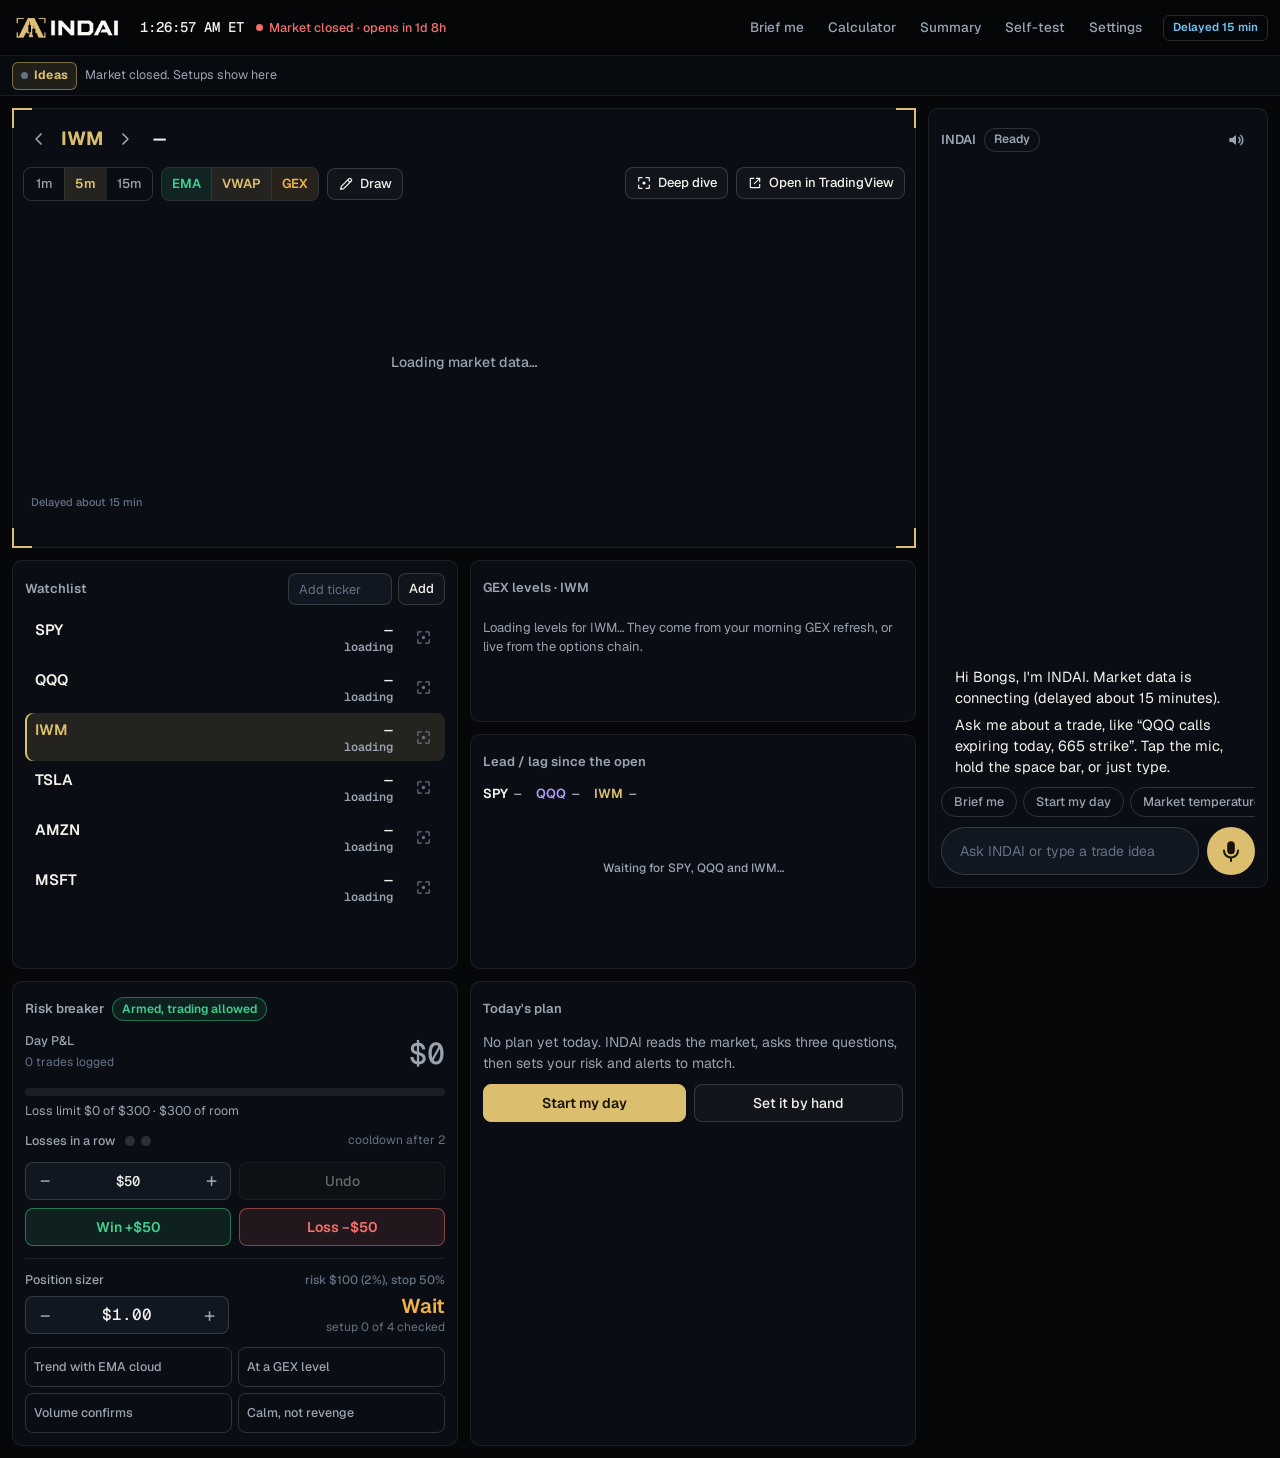
==== commit 0d41a4a7: "INDAI website: a chart you can move, zoom and draw on - Drag sideways to move the chart, pinch (fing" ====
--- a/indai/index.html
+++ b/indai/index.html
@@ -35,6 +35,7 @@
   <symbol id="ic-sound" viewBox="0 0 24 24"><path d="M4 9.5v5h3.5L12 18V6L7.5 9.5H4Z" fill="currentColor"/><path d="M15.5 9a4.5 4.5 0 0 1 0 6M18 6.5a8 8 0 0 1 0 11" fill="none" stroke="currentColor" stroke-width="1.8" stroke-linecap="round"/></symbol>
   <symbol id="ic-mute" viewBox="0 0 24 24"><path d="M4 9.5v5h3.5L12 18V6L7.5 9.5H4Z" fill="currentColor"/><path d="m16 9.5 5 5m0-5-5 5" fill="none" stroke="currentColor" stroke-width="1.8" stroke-linecap="round"/></symbol>
   <symbol id="ic-dive" viewBox="0 0 24 24"><path d="M9 4H5a1 1 0 0 0-1 1v4M15 4h4a1 1 0 0 1 1 1v4M9 20H5a1 1 0 0 1-1-1v-4M15 20h4a1 1 0 0 0 1-1v-4" fill="none" stroke="currentColor" stroke-width="1.8" stroke-linecap="round"/><circle cx="12" cy="12" r="2.4" fill="currentColor"/></symbol>
+  <symbol id="ic-pen" viewBox="0 0 24 24"><path d="M4 20l1-4.5L16.5 4a1.8 1.8 0 0 1 2.5 0l1 1a1.8 1.8 0 0 1 0 2.5L8.5 19 4 20zM14.5 6l3.5 3.5" fill="none" stroke="currentColor" stroke-width="1.8" stroke-linecap="round" stroke-linejoin="round"/></symbol>
   <symbol id="ic-out" viewBox="0 0 24 24"><path d="M10 5H6a1 1 0 0 0-1 1v12a1 1 0 0 0 1 1h12a1 1 0 0 0 1-1v-4M14 5h5v5M19 5l-8 8" fill="none" stroke="currentColor" stroke-width="1.8" stroke-linecap="round" stroke-linejoin="round"/></symbol>
 </svg>
 
@@ -95,6 +96,15 @@
           <div class="seg toggles" id="ch-show" role="group" aria-label="Chart overlays">
             <button type="button" data-show="ema" class="t-ema">EMA</button><button type="button" data-show="vwap" class="t-vwap">VWAP</button><button type="button" data-show="gex" class="t-gex">GEX</button>
           </div>
+          <button type="button" class="btn mini" id="ch-draw" aria-pressed="false" aria-controls="ch-drawbar" aria-label="Draw on the chart"><svg><use href="#ic-pen"/></svg><span>Draw</span></button>
+          <div class="drawbar" id="ch-drawbar" hidden>
+            <div class="seg" id="ch-tools" role="group" aria-label="Drawing tool">
+              <button type="button" data-tool="line" aria-pressed="false">Trend line</button><button type="button" data-tool="level" aria-pressed="false">Level</button>
+            </div>
+            <button type="button" class="btn mini" id="ch-del" disabled>Delete</button>
+            <button type="button" class="btn mini" id="ch-clear" disabled>Clear all</button>
+            <span class="draw-hint" id="ch-hint" role="status"></span>
+          </div>
         </div>
         <div class="chart-actions">
           <button type="button" class="btn mini" id="ch-deep"><svg><use href="#ic-dive"/></svg><span>Deep dive</span></button>
@@ -104,6 +114,7 @@
       <div class="chart-host" id="chart-host">
         <canvas class="base"></canvas><canvas class="over"></canvas>
         <span class="chart-note" id="ch-note"></span>
+        <button type="button" class="btn mini chart-reset" id="ch-reset" hidden>Reset view</button>
       </div>
     </article>
     <article class="panel" id="p-levels" aria-labelledby="h-lv">
--- a/indai/css/app.css
+++ b/indai/css/app.css
@@ -157,6 +157,38 @@
 .why li { padding-left: 16px; position: relative; } .why li::before { content: "+"; position: absolute; left: 2px; color: var(--up); font-weight: 600; } .why li.con::before { content: "\2212"; color: var(--down); }
 .idea-body .pin-actions .btn { min-height: 44px; flex: 1; }
 .idea-none { color: var(--dim); font-size: 14px; padding: 18px 4px; }
+.idea-body .when.learned { color: var(--gold); }
+.ichip.retro { border-color: var(--gold-line); background: var(--gold-soft); color: var(--gold); font-weight: 600; }
+
+/* retrospective */
+.retro-cta { display: grid; grid-template-columns: auto minmax(0, 1fr); align-items: center; gap: 12px; margin-bottom: 12px; padding: 10px 12px; border: 1px solid var(--gold-line); border-radius: 8px; background: var(--gold-soft); }
+.retro-cta span { font-size: 13px; color: var(--dim); line-height: 1.35; }
+.retro-top { display: flex; align-items: center; gap: 10px; margin-bottom: 14px; }
+.retro-top .when { font-size: 13px; color: var(--dim); }
+.rtiles { display: grid; grid-template-columns: repeat(4, minmax(0, 1fr)); gap: 8px; margin-bottom: 10px; }
+.rtiles div { display: grid; gap: 2px; padding: 10px 6px; border: 1px solid var(--line); border-radius: 8px; background: var(--panel); text-align: center; }
+.rtiles b { font: 600 19px/1.15 var(--mono); white-space: nowrap; } .rtiles b i { font-style: normal; color: var(--faint); margin: 0 1px; }
+.rtiles span { font-size: 11.5px; color: var(--dim); }
+#sb-ideas h3 { margin: 18px 0 8px; font-size: 13px; font-weight: 600; color: var(--gold); letter-spacing: .02em; }
+.rbox { margin: 12px 0 0; padding: 10px 12px; border: 1px solid var(--gold-line); border-radius: 8px; background: var(--gold-soft); }
+.rbox h4 { margin: 0 0 4px; font-size: 12.5px; font-weight: 600; color: var(--gold); } .rbox p { font-size: 13.5px; line-height: 1.45; }
+.rrow { display: grid; grid-template-columns: minmax(0, 1fr) auto 64px; align-items: baseline; gap: 10px; padding: 8px 0; border-bottom: 1px solid var(--line); font-size: 13.5px; }
+.rrow i { font-style: normal; font-size: 12px; color: var(--dim); white-space: nowrap; } .rrow b { font: 600 13px var(--mono); text-align: right; white-space: nowrap; }
+.rlist { margin: 0; padding: 0; list-style: none; display: grid; gap: 9px; font-size: 13.5px; line-height: 1.45; color: var(--text); }
+.rlist li > b:first-child { color: var(--text); font-weight: 600; }
+.rlist.changes li { display: grid; gap: 1px; padding: 8px 10px; border: 1px solid var(--line); border-radius: 8px; background: var(--panel); }
+.rlist.changes span { font-size: 12px; color: var(--dim); }
+#sb-ideas .note + .pin-actions, #sb-ideas .rlist + .note { margin-top: 10px; }
+.rtable { width: 100%; border-collapse: collapse; margin: 4px 0 10px; font-size: 13px; }
+.rtable th { text-align: left; font-weight: 400; color: var(--dim); padding: 7px 8px 7px 0; }
+.rtable td { text-align: right; padding: 7px 0 7px 8px; font-family: var(--mono); font-variant-numeric: tabular-nums; white-space: nowrap; }
+.rtable thead td { font: 600 11.5px var(--sans); color: var(--dim); white-space: normal; vertical-align: bottom; }
+.rtable thead th { font-weight: 600; color: var(--text); }
+.rtable tbody tr { border-top: 1px solid var(--line); }
+.rtable.days td { font-size: 12px; }
+.rlist.steps { list-style: decimal; padding-left: 20px; margin: 10px 0; } .rlist.steps li { padding-left: 2px; }
+#sb-ideas a.btn { text-decoration: none; }
+@media (max-width: 359px) { .rtiles { grid-template-columns: repeat(2, minmax(0, 1fr)); } .retro-cta { grid-template-columns: 1fr; } }
 
 /* ---------- access lock: nothing else exists on the page until the token is right ---------- */
 body.locked > *:not(#lock) { display: none !important; }
@@ -234,6 +266,19 @@
 .chart-host .over { pointer-events: none; }
 .chart-note { position: absolute; left: 8px; bottom: 26px; font-size: 11px; font-weight: 600; color: var(--amber); pointer-events: none; }
 .chart-note.quiet { color: var(--faint); font-weight: 500; }
+/* drawing on the chart: the tools sit on their own line under the chart tools while drawing is on */
+.chart-tools { flex-wrap: wrap; }
+.chart-actions { align-self: start; } /* keeps its height when the drawing bar makes the tools taller */
+#ch-draw { flex: none; }
+.drawbar { flex: 1 0 100%; display: flex; flex-wrap: wrap; align-items: center; gap: 8px; min-width: 0; }
+.draw-hint { flex: 1 1 180px; min-width: 0; font-size: 12.5px; line-height: 1.35; color: var(--dim); }
+.chart-reset { position: absolute; top: 6px; right: 64px; background: rgba(5,7,9,.86); }
+@media (max-width: 640px) {
+  #ch-draw { width: 40px; padding: 0; justify-content: center; } #ch-draw span { display: none; }
+}
+@media (max-width: 380px) {
+  .chart-tools { gap: 6px; } .chart-tools .seg button { min-width: 34px; padding: 0 7px; }
+}
 
 /* ---------- levels, lead/lag ---------- */
 .lv-rows { display: grid; gap: 2px; }
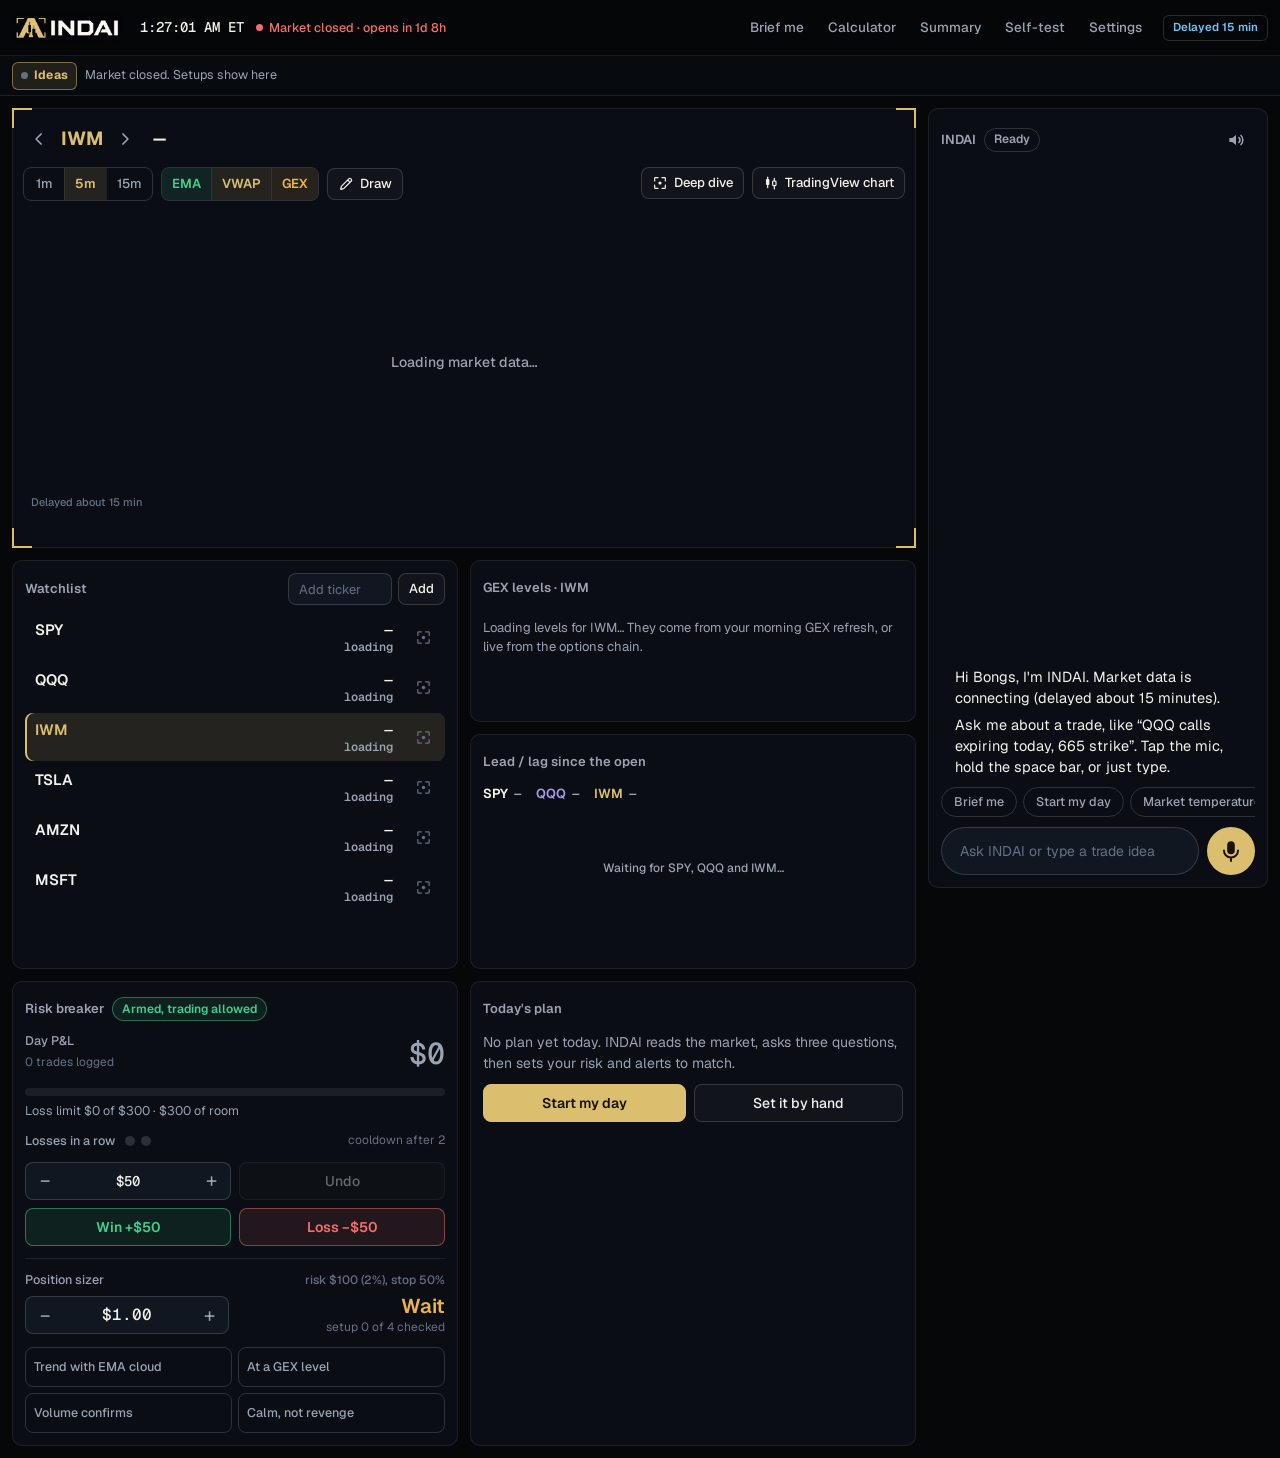
==== commit 78886085: "INDAI website: the price and time axes can be dragged, and TradingView's chart can be shown in the p" ====
--- a/indai/index.html
+++ b/indai/index.html
@@ -108,13 +108,18 @@
         </div>
         <div class="chart-actions">
           <button type="button" class="btn mini" id="ch-deep"><svg><use href="#ic-dive"/></svg><span>Deep dive</span></button>
-          <button type="button" class="btn mini" id="ch-tv"><svg><use href="#ic-out"/></svg><span>Open in TradingView</span></button>
+          <button type="button" class="btn mini" id="ch-tv" aria-pressed="false"><svg><use href="#ic-candles"/></svg><span id="ch-tv-label">TradingView chart</span></button>
         </div>
       </header>
       <div class="chart-host" id="chart-host">
         <canvas class="base"></canvas><canvas class="over"></canvas>
         <span class="chart-note" id="ch-note"></span>
+        <div class="axis-y" aria-hidden="true"></div><div class="axis-x" aria-hidden="true"></div>
         <button type="button" class="btn mini chart-reset" id="ch-reset" hidden>Reset view</button>
+        <div class="tv-wrap" id="tv-wrap" hidden>
+          <iframe id="tv-frame" title="TradingView chart" credentialless allow="fullscreen" referrerpolicy="no-referrer"></iframe>
+          <a class="btn mini tv-out" id="tv-out" target="_blank" rel="noopener">Full TradingView in a new tab</a>
+        </div>
       </div>
     </article>
     <article class="panel" id="p-levels" aria-labelledby="h-lv">
--- a/indai/css/app.css
+++ b/indai/css/app.css
@@ -273,6 +273,14 @@
 .drawbar { flex: 1 0 100%; display: flex; flex-wrap: wrap; align-items: center; gap: 8px; min-width: 0; }
 .draw-hint { flex: 1 1 180px; min-width: 0; font-size: 12.5px; line-height: 1.35; color: var(--dim); }
 .chart-reset { position: absolute; top: 6px; right: 64px; background: rgba(5,7,9,.86); }
+/* the price axis and the time axis are handles: dragging them stretches or squeezes that scale */
+.axis-y { position: absolute; top: 0; right: 0; bottom: 30px; width: 56px; touch-action: none; cursor: ns-resize; }
+.axis-x { position: absolute; left: 0; right: 56px; bottom: 0; height: 28px; touch-action: none; cursor: ew-resize; }
+/* TradingView's chart in place of INDAI's */
+.tv-wrap { position: absolute; inset: 0; background: var(--ink, #050709); }
+.tv-wrap iframe { width: 100%; height: 100%; border: 0; display: block; }
+.tv-out { position: absolute; right: 8px; bottom: 8px; background: rgba(5,7,9,.9); font-size: 12px; min-height: 30px; }
+.chart-host.tv { cursor: default; touch-action: auto; height: clamp(380px, calc(100dvh - 300px), 760px); }
 @media (max-width: 640px) {
   #ch-draw { width: 40px; padding: 0; justify-content: center; } #ch-draw span { display: none; }
 }
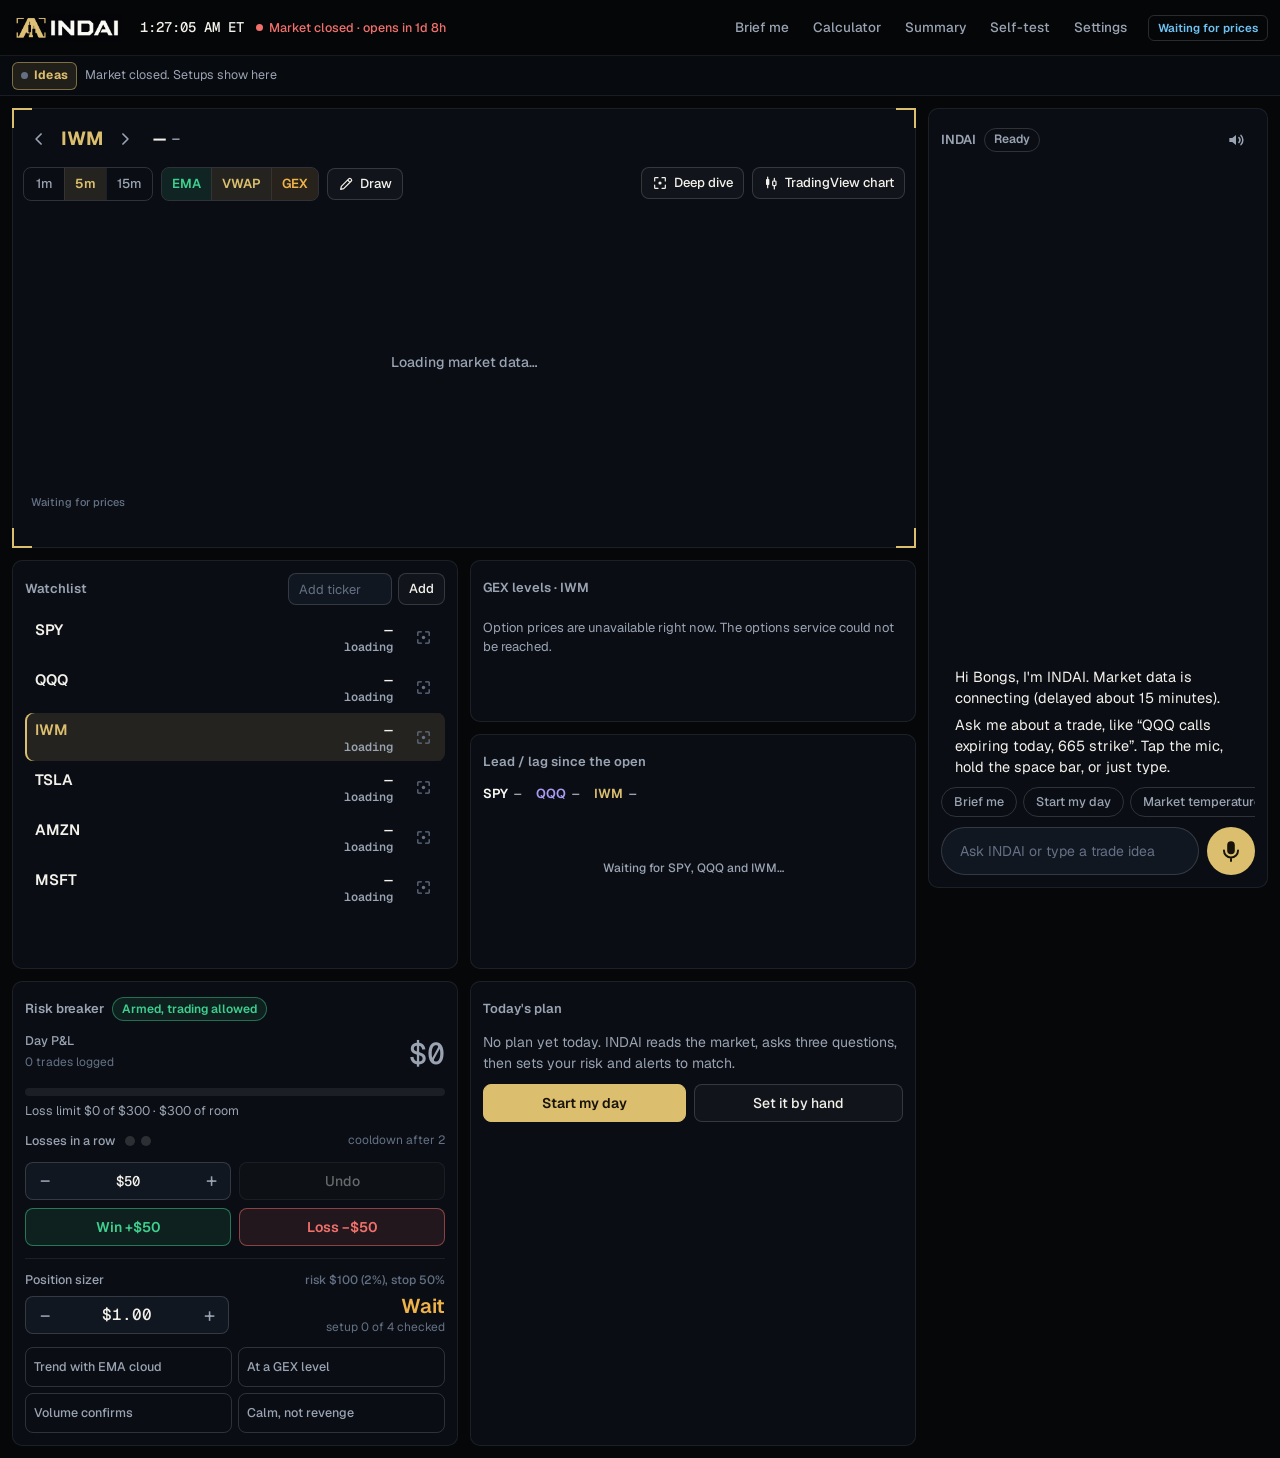
==== commit 4a50f8a4: "INDAI website final touches" ====
--- a/indai/index.html
+++ b/indai/index.html
@@ -99,8 +99,9 @@
           <button type="button" class="btn mini" id="ch-draw" aria-pressed="false" aria-controls="ch-drawbar" aria-label="Draw on the chart"><svg><use href="#ic-pen"/></svg><span>Draw</span></button>
           <div class="drawbar" id="ch-drawbar" hidden>
             <div class="seg" id="ch-tools" role="group" aria-label="Drawing tool">
-              <button type="button" data-tool="line" aria-pressed="false">Trend line</button><button type="button" data-tool="level" aria-pressed="false">Level</button>
+              <button type="button" data-tool="line" aria-pressed="false">Trend line</button><button type="button" data-tool="level" aria-pressed="false">Level</button><button type="button" data-tool="ray" aria-pressed="false">Ray</button><button type="button" data-tool="rect" aria-pressed="false">Rectangle</button>
             </div>
+            <button type="button" class="btn mini" id="ch-undo" disabled>Undo</button>
             <button type="button" class="btn mini" id="ch-del" disabled>Delete</button>
             <button type="button" class="btn mini" id="ch-clear" disabled>Clear all</button>
             <span class="draw-hint" id="ch-hint" role="status"></span>
@@ -114,10 +115,12 @@
       <div class="chart-host" id="chart-host">
         <canvas class="base"></canvas><canvas class="over"></canvas>
         <span class="chart-note" id="ch-note"></span>
+        <span class="history-note" id="ch-history" role="status" hidden></span>
         <div class="axis-y" aria-hidden="true"></div><div class="axis-x" aria-hidden="true"></div>
         <button type="button" class="btn mini chart-reset" id="ch-reset" hidden>Reset view</button>
         <div class="tv-wrap" id="tv-wrap" hidden>
-          <iframe id="tv-frame" title="TradingView chart" credentialless allow="fullscreen" referrerpolicy="no-referrer"></iframe>
+          <iframe id="tv-frame" title="TradingView chart" credentialless sandbox="allow-scripts allow-popups allow-popups-to-escape-sandbox" allow="fullscreen" referrerpolicy="no-referrer"></iframe>
+          <button type="button" class="btn mini tv-full" id="tv-full">Full screen</button>
           <a class="btn mini tv-out" id="tv-out" target="_blank" rel="noopener">Full TradingView in a new tab</a>
         </div>
       </div>
--- a/indai/css/app.css
+++ b/indai/css/app.css
@@ -666,3 +666,14 @@
 @media (prefers-reduced-motion: reduce) {
   *, *::before, *::after { animation: none !important; transition: none !important; scroll-behavior: auto !important; }
 }
+
+/* Chart tools remain reachable on narrow touch screens. */
+#ch-tools { flex-wrap: wrap; }
+#ch-tools button, .drawbar .btn, #tv-full, #tv-out { min-height: 44px; }
+#t-badge { max-width: 49vw; white-space: normal; text-align: center; line-height: 1.2; }
+.chart-note { max-width: calc(100% - 65px); white-space: normal; }
+.history-note { position: absolute; left: 8px; top: 38px; max-width: calc(100% - 75px); padding: 6px 8px; border-radius: 6px; background: var(--ink); color: var(--dim); font-size: 12px; pointer-events: none; }
+.chart-magnifier { position: absolute; width: 112px; height: 112px; border: 2px solid var(--sky); border-radius: 50%; box-shadow: 0 4px 24px #000a; pointer-events: none; z-index: 5; }
+.tv-full { position: absolute; top: 8px; right: 8px; z-index: 2; }
+.chart-host:fullscreen, .chart-host.expanded { height: 100dvh; width: 100vw; background: var(--ink); }
+.chart-host.expanded { position: fixed; inset: 0; z-index: 1000; }
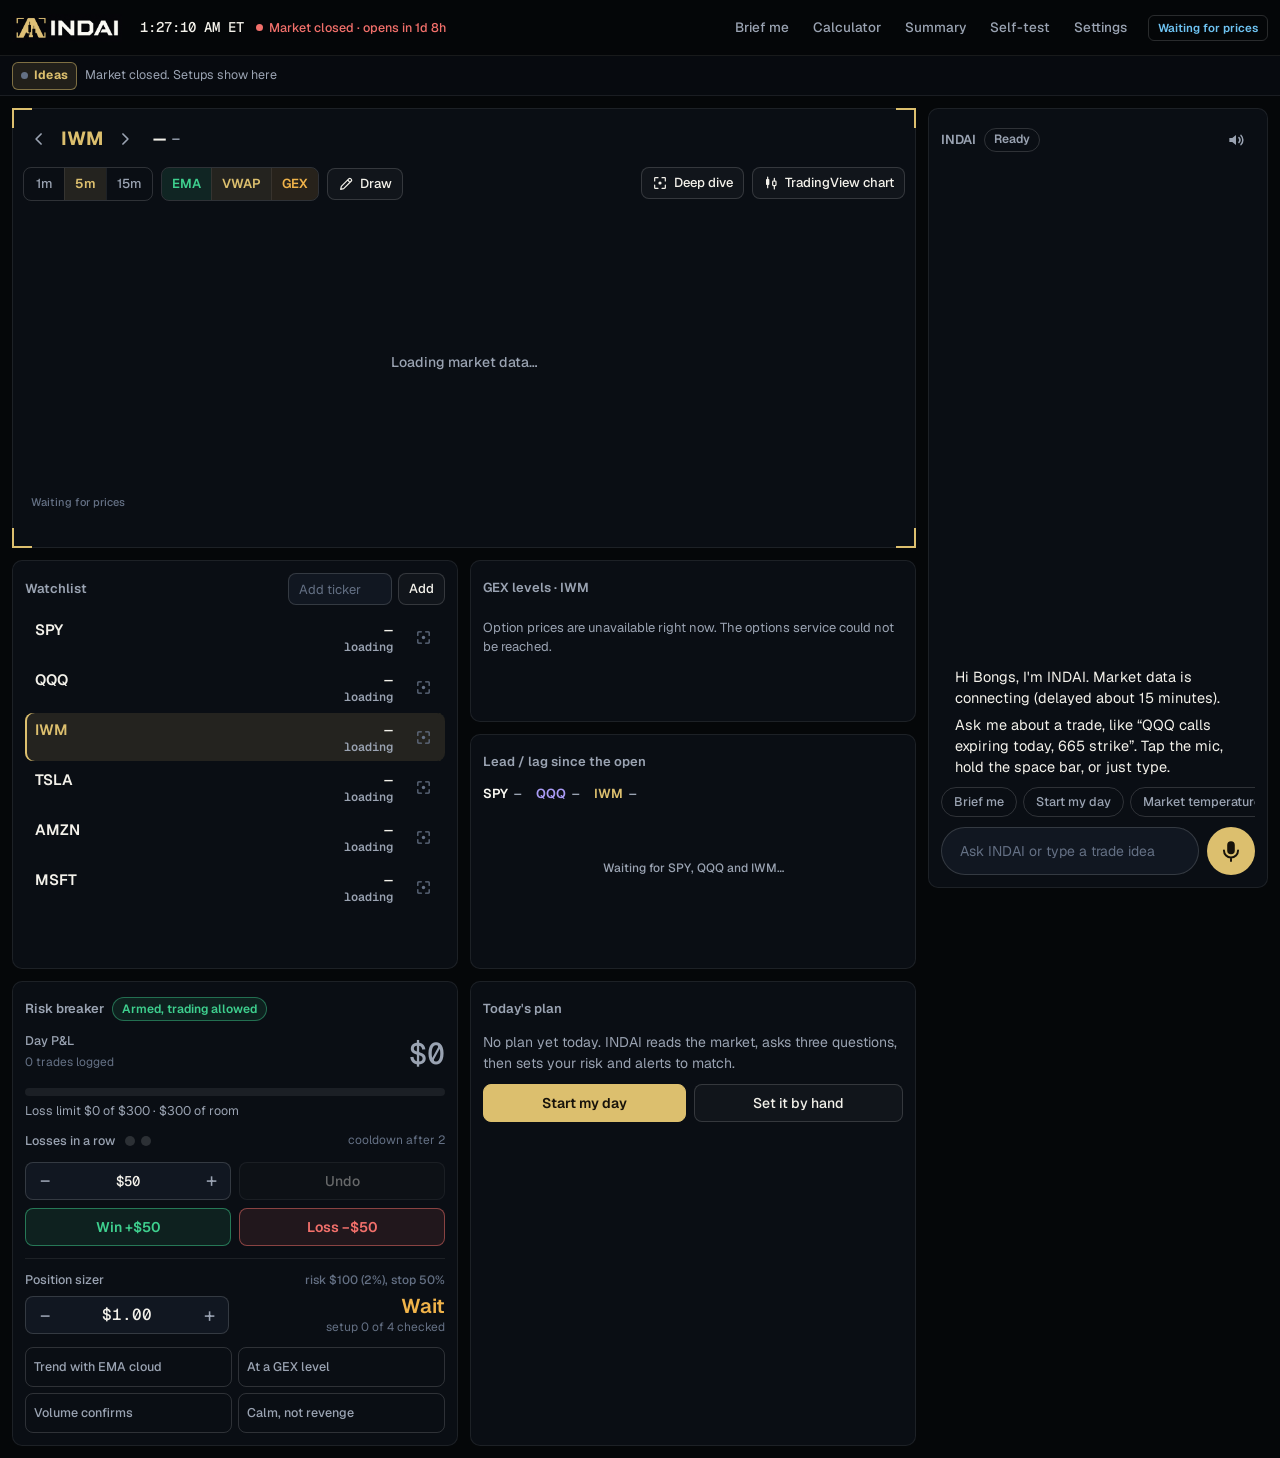
==== commit 7fdea3ff: "Correct regression fixtures, document sync dependencies and isolate the hosted chart" ====
--- a/indai/index.html
+++ b/indai/index.html
@@ -119,7 +119,7 @@
         <div class="axis-y" aria-hidden="true"></div><div class="axis-x" aria-hidden="true"></div>
         <button type="button" class="btn mini chart-reset" id="ch-reset" hidden>Reset view</button>
         <div class="tv-wrap" id="tv-wrap" hidden>
-          <iframe id="tv-frame" title="TradingView chart" credentialless sandbox="allow-scripts allow-popups allow-popups-to-escape-sandbox" allow="fullscreen" referrerpolicy="no-referrer"></iframe>
+          <iframe id="tv-frame" title="TradingView chart" credentialless sandbox="allow-scripts allow-same-origin allow-popups allow-popups-to-escape-sandbox" allow="fullscreen" referrerpolicy="no-referrer"></iframe>
           <button type="button" class="btn mini tv-full" id="tv-full">Full screen</button>
           <a class="btn mini tv-out" id="tv-out" target="_blank" rel="noopener">Full TradingView in a new tab</a>
         </div>
--- a/indai/css/app.css
+++ b/indai/css/app.css
@@ -677,3 +677,5 @@
 .tv-full { position: absolute; top: 8px; right: 8px; z-index: 2; }
 .chart-host:fullscreen, .chart-host.expanded { height: 100dvh; width: 100vw; background: var(--ink); }
 .chart-host.expanded { position: fixed; inset: 0; z-index: 1000; }
+
+.tv-out { z-index: 2; max-width: calc(100% - 16px); }
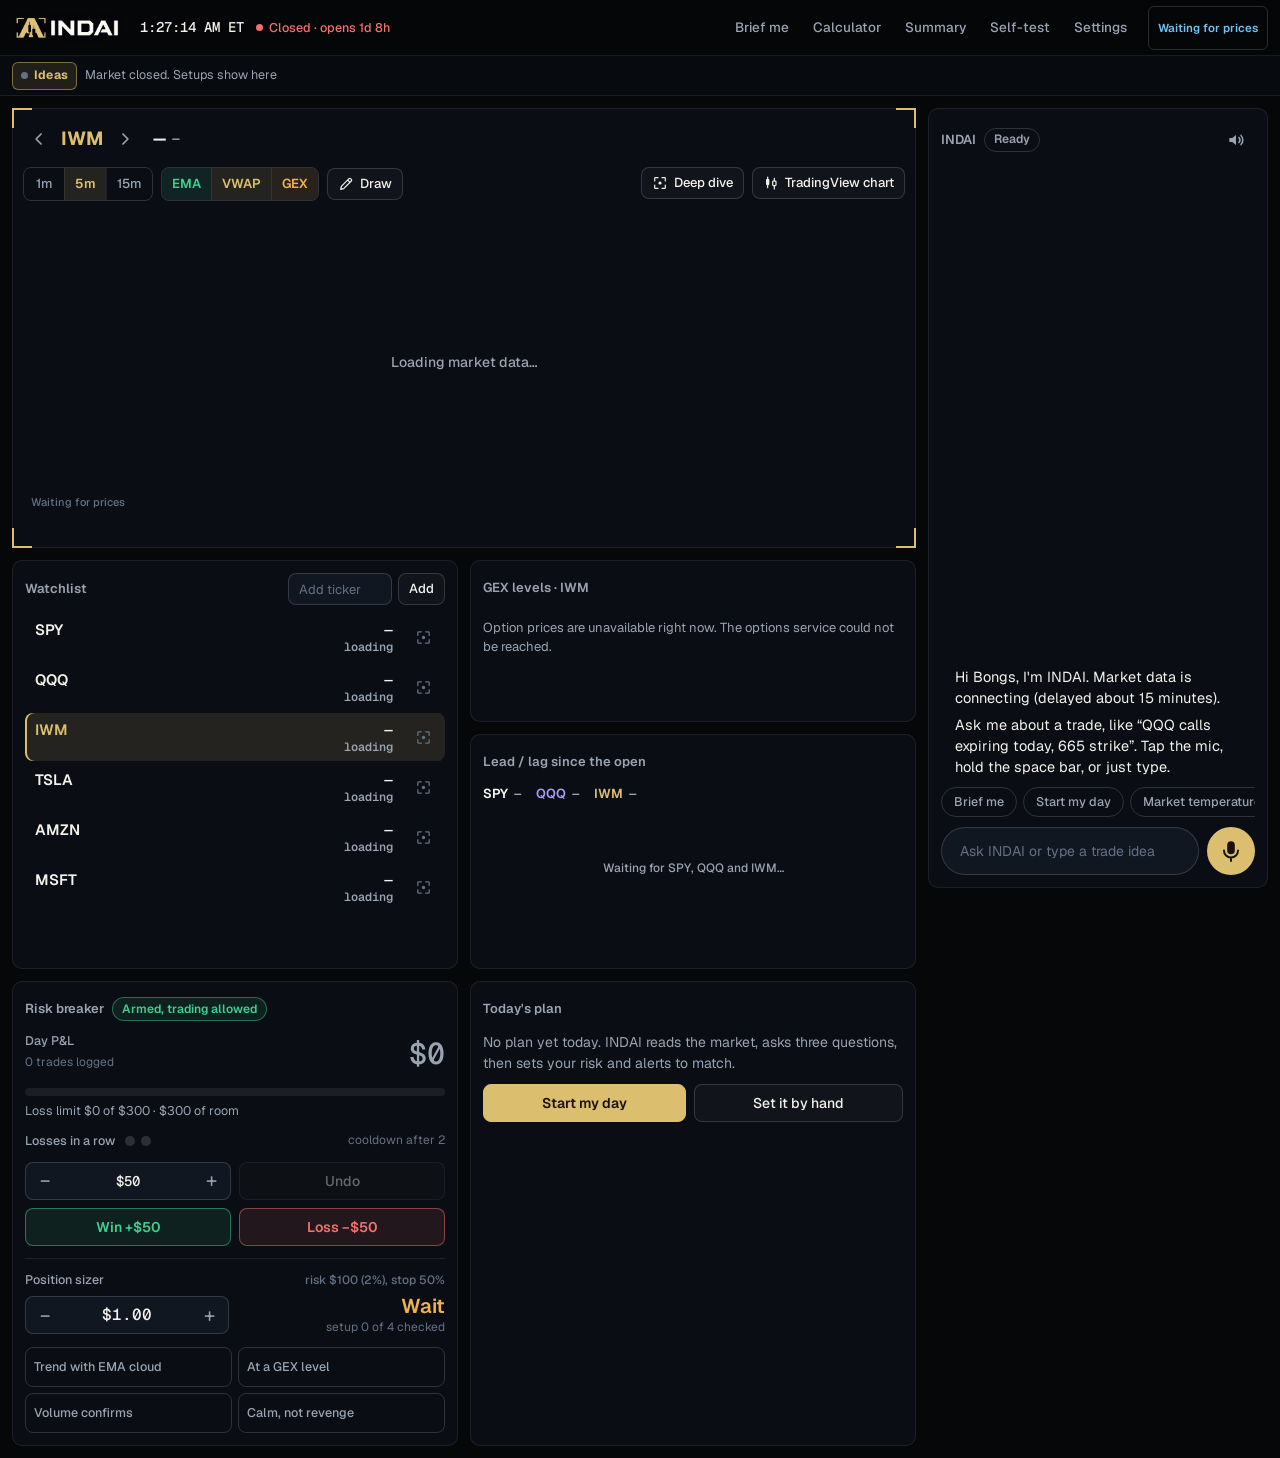
==== commit 0f614c89: "Fix tablet feed-label overflow and avoid same-origin blank-frame sandbox warnings" ====
--- a/indai/index.html
+++ b/indai/index.html
@@ -119,7 +119,7 @@
         <div class="axis-y" aria-hidden="true"></div><div class="axis-x" aria-hidden="true"></div>
         <button type="button" class="btn mini chart-reset" id="ch-reset" hidden>Reset view</button>
         <div class="tv-wrap" id="tv-wrap" hidden>
-          <iframe id="tv-frame" title="TradingView chart" credentialless sandbox="allow-scripts allow-same-origin allow-popups allow-popups-to-escape-sandbox" allow="fullscreen" referrerpolicy="no-referrer"></iframe>
+          <iframe id="tv-frame" title="TradingView chart" credentialless sandbox="allow-scripts allow-popups allow-popups-to-escape-sandbox" allow="fullscreen" referrerpolicy="no-referrer"></iframe>
           <button type="button" class="btn mini tv-full" id="tv-full">Full screen</button>
           <a class="btn mini tv-out" id="tv-out" target="_blank" rel="noopener">Full TradingView in a new tab</a>
         </div>
--- a/indai/css/app.css
+++ b/indai/css/app.css
@@ -679,3 +679,9 @@
 .chart-host.expanded { position: fixed; inset: 0; z-index: 1000; }
 
 .tv-out { z-index: 2; max-width: calc(100% - 16px); }
+
+#t-badge { min-height: 44px; }
+@media (min-width: 700px) and (max-width: 1099px) {
+  .mkt { flex: 1; flex-direction: column; align-items: flex-start; gap: 2px; }
+  #t-badge { max-width: 26vw; }
+}
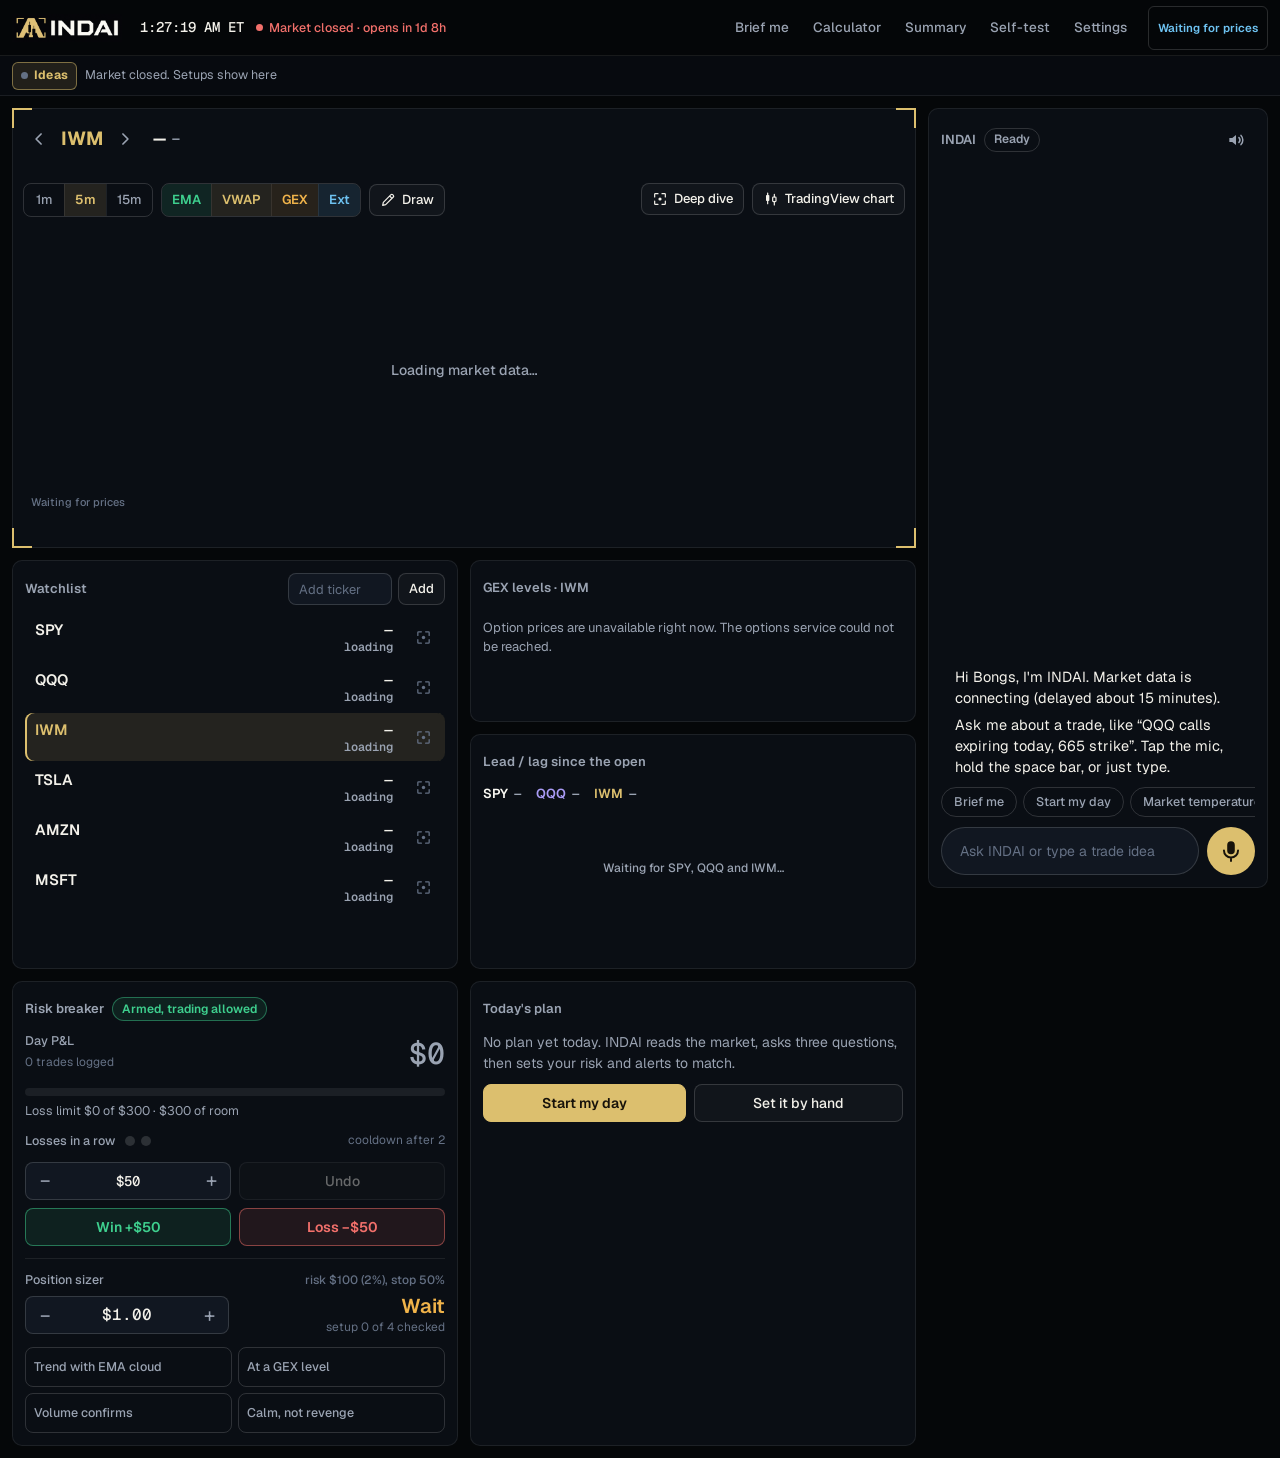
==== commit 070f50a9: "INDAI website: pre-market and after-hours on the chart, and the extended-hours price under the price" ====
--- a/indai/index.html
+++ b/indai/index.html
@@ -88,13 +88,14 @@
           <span class="mono last" id="ch-last">—</span>
           <span class="mono chg" id="ch-chg">&nbsp;</span>
           <span class="mono hl" id="ch-hl">&nbsp;</span>
+          <span class="mono ext day" id="ch-ext">&nbsp;</span>
         </div>
         <div class="chart-tools">
           <div class="seg" id="ch-tf" role="group" aria-label="Candle size">
             <button type="button" data-iv="1min">1m</button><button type="button" data-iv="5min">5m</button><button type="button" data-iv="15min">15m</button>
           </div>
           <div class="seg toggles" id="ch-show" role="group" aria-label="Chart overlays">
-            <button type="button" data-show="ema" class="t-ema">EMA</button><button type="button" data-show="vwap" class="t-vwap">VWAP</button><button type="button" data-show="gex" class="t-gex">GEX</button>
+            <button type="button" data-show="ema" class="t-ema">EMA</button><button type="button" data-show="vwap" class="t-vwap">VWAP</button><button type="button" data-show="gex" class="t-gex">GEX</button><button type="button" data-show="ext" class="t-ext" aria-label="Pre-market and after-hours candles">Ext</button>
           </div>
           <button type="button" class="btn mini" id="ch-draw" aria-pressed="false" aria-controls="ch-drawbar" aria-label="Draw on the chart"><svg><use href="#ic-pen"/></svg><span>Draw</span></button>
           <div class="drawbar" id="ch-drawbar" hidden>
--- a/indai/css/app.css
+++ b/indai/css/app.css
@@ -61,6 +61,7 @@
 .seg button.on { background: var(--gold-soft); color: var(--gold); font-weight: 600; }
 .seg.toggles .t-ema.on { color: var(--up); background: rgba(62,207,142,.12); }
 .seg.toggles .t-gex.on { color: var(--amber); background: rgba(240,179,74,.12); }
+.seg.toggles .t-ext.on { color: var(--sky); background: rgba(110,195,242,.12); }
 input[type=text], input[type=password], input[type=number], textarea, select { width: 100%; min-height: var(--hit); padding: 0 12px; background: var(--raised); border: 1px solid var(--line2); border-radius: 8px; color: var(--text); font-size: 16px; }
 textarea { padding: 10px 12px; min-height: 84px; resize: vertical; line-height: 1.4; font-family: var(--mono); font-size: 14px; }
 select { appearance: none; -webkit-appearance: none; padding-right: 30px; background-image: linear-gradient(45deg, transparent 50%, var(--dim) 50%), linear-gradient(135deg, var(--dim) 50%, transparent 50%); background-position: calc(100% - 16px) 50%, calc(100% - 11px) 50%; background-size: 5px 5px; background-repeat: no-repeat; }
@@ -260,6 +261,12 @@
 .quote .last { font-size: 22px; font-weight: 500; margin-left: 6px; }
 .quote .chg { font-size: 13px; font-weight: 600; white-space: nowrap; }
 .quote .hl { font-size: 12px; color: var(--faint); white-space: nowrap; margin-left: auto; display: none; }
+/* A second line under the price, always there so nothing jumps: the pre-market or after-hours price when there
+   is one, otherwise the day's high and low (which is why the one-line high and low above is no longer shown). */
+.quote { flex-wrap: wrap; }
+.quote .ext { flex: 0 0 100%; font-size: 12.5px; font-weight: 600; white-space: nowrap; overflow: hidden; text-overflow: ellipsis; padding-left: 38px; margin-top: -4px; }
+.quote .ext.day { color: var(--faint); font-weight: 500; }
+#ch-hl { display: none; }
 .chart-tools { display: flex; align-items: center; gap: 8px; min-width: 0; justify-content: space-between; }
 .chart-host { position: relative; height: clamp(250px, calc(100dvh - 400px), 520px); min-height: 220px; touch-action: pan-y; cursor: crosshair; }
 .chart-host canvas { position: absolute; inset: 0; width: 100%; height: 100%; }
@@ -284,8 +291,12 @@
 @media (max-width: 640px) {
   #ch-draw { width: 40px; padding: 0; justify-content: center; } #ch-draw span { display: none; }
 }
+/* candle size, four overlay switches and Draw stay on one line on a phone */
+@media (max-width: 430px) {
+  .chart-tools { gap: 6px; } .chart-tools .seg button { min-width: 34px; padding: 0 6px; }
+}
 @media (max-width: 380px) {
-  .chart-tools { gap: 6px; } .chart-tools .seg button { min-width: 34px; padding: 0 7px; }
+  .chart-tools .seg button { min-width: 30px; padding: 0 5px; font-size: 12.5px; }
 }
 
 /* ---------- levels, lead/lag ---------- */
@@ -673,7 +684,7 @@
 #t-badge { max-width: 49vw; white-space: normal; text-align: center; line-height: 1.2; }
 .chart-note { max-width: calc(100% - 65px); white-space: normal; }
 .history-note { position: absolute; left: 8px; top: 38px; max-width: calc(100% - 75px); padding: 6px 8px; border-radius: 6px; background: var(--ink); color: var(--dim); font-size: 12px; pointer-events: none; }
-.chart-magnifier { position: absolute; width: 112px; height: 112px; border: 2px solid var(--sky); border-radius: 50%; box-shadow: 0 4px 24px #000a; pointer-events: none; z-index: 5; }
+.chart-host .chart-magnifier { inset: auto; position: absolute; width: 112px; height: 112px; border: 2px solid var(--sky); border-radius: 50%; box-shadow: 0 4px 24px #000a; pointer-events: none; z-index: 5; }
 .tv-full { position: absolute; top: 8px; right: 8px; z-index: 2; }
 .chart-host:fullscreen, .chart-host.expanded { height: 100dvh; width: 100vw; background: var(--ink); }
 .chart-host.expanded { position: fixed; inset: 0; z-index: 1000; }
@@ -685,3 +696,7 @@
   .mkt { flex: 1; flex-direction: column; align-items: flex-start; gap: 2px; }
   #t-badge { max-width: 26vw; }
 }
+
+@media (min-width: 700px) {
+  .chart-host.tv:not(:fullscreen):not(.expanded) { height: 100%; min-height: 0; }
+}
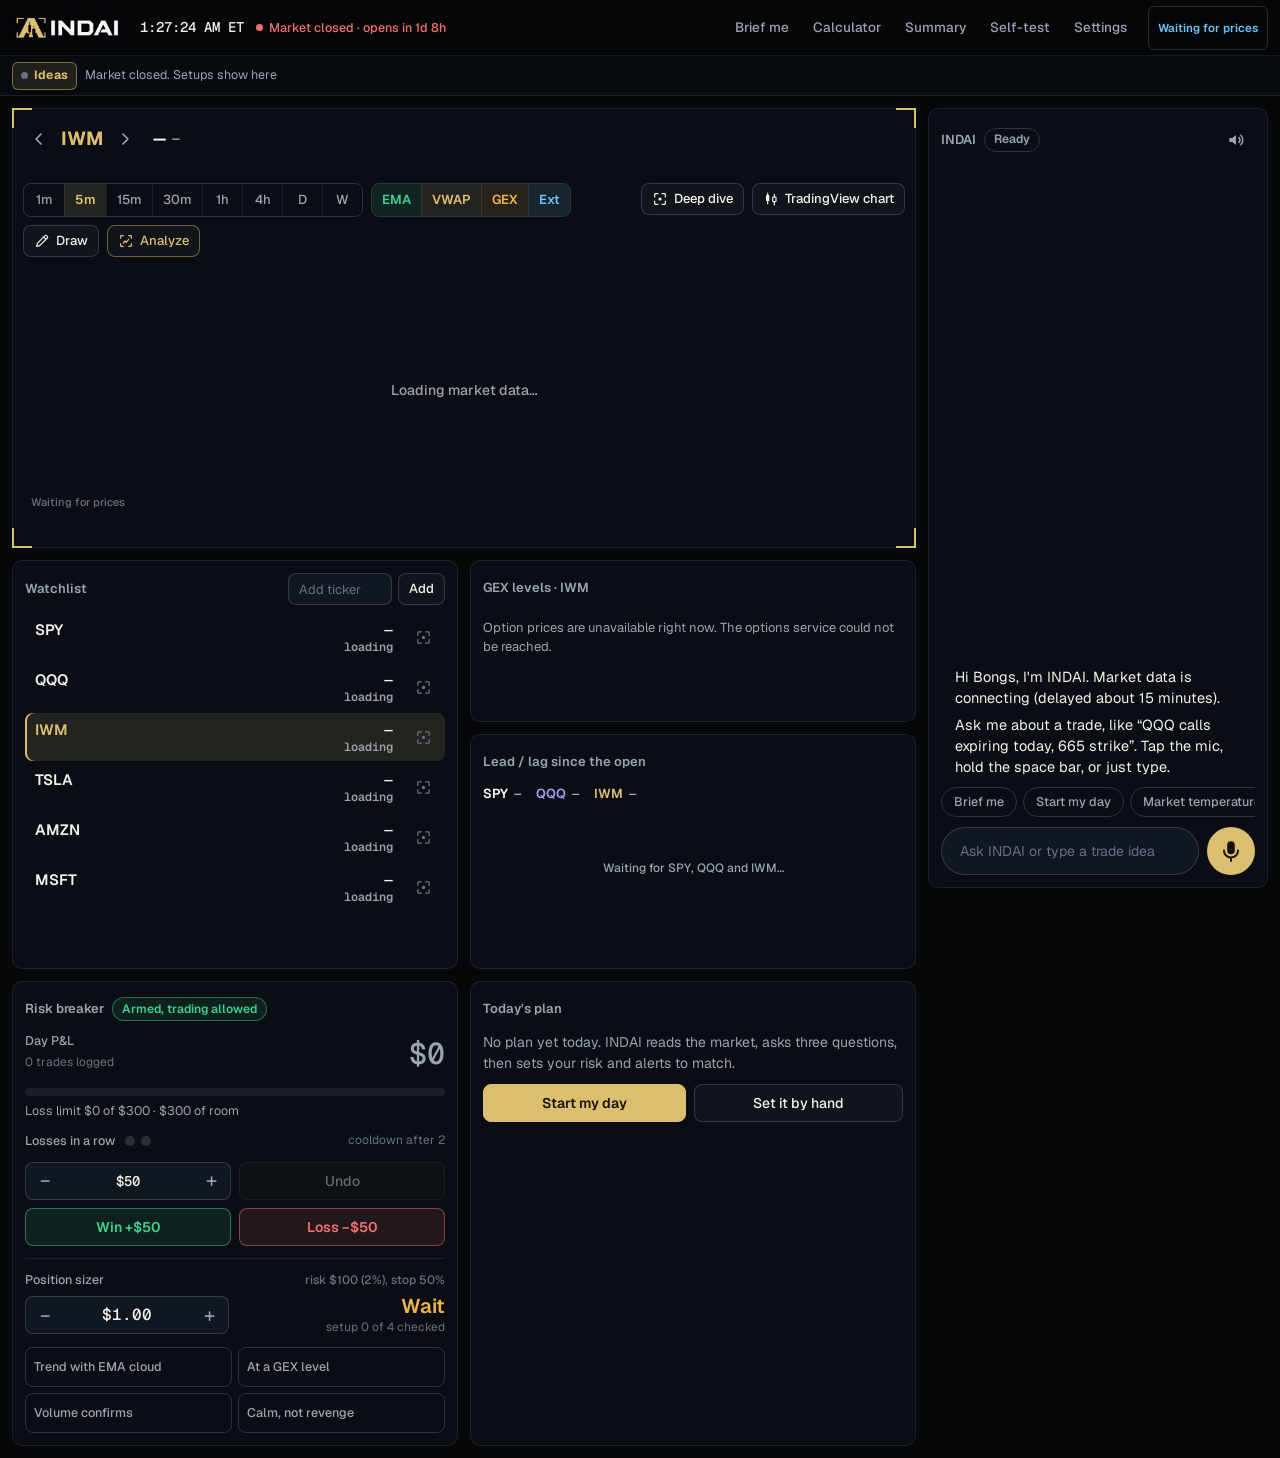
==== commit f5f82ea0: "INDAI website: Analyze and Capture, 30m to weekly candles, years of daily history, candles kept on t" ====
--- a/indai/index.html
+++ b/indai/index.html
@@ -36,6 +36,7 @@
   <symbol id="ic-mute" viewBox="0 0 24 24"><path d="M4 9.5v5h3.5L12 18V6L7.5 9.5H4Z" fill="currentColor"/><path d="m16 9.5 5 5m0-5-5 5" fill="none" stroke="currentColor" stroke-width="1.8" stroke-linecap="round"/></symbol>
   <symbol id="ic-dive" viewBox="0 0 24 24"><path d="M9 4H5a1 1 0 0 0-1 1v4M15 4h4a1 1 0 0 1 1 1v4M9 20H5a1 1 0 0 1-1-1v-4M15 20h4a1 1 0 0 0 1-1v-4" fill="none" stroke="currentColor" stroke-width="1.8" stroke-linecap="round"/><circle cx="12" cy="12" r="2.4" fill="currentColor"/></symbol>
   <symbol id="ic-pen" viewBox="0 0 24 24"><path d="M4 20l1-4.5L16.5 4a1.8 1.8 0 0 1 2.5 0l1 1a1.8 1.8 0 0 1 0 2.5L8.5 19 4 20zM14.5 6l3.5 3.5" fill="none" stroke="currentColor" stroke-width="1.8" stroke-linecap="round" stroke-linejoin="round"/></symbol>
+  <symbol id="ic-capture" viewBox="0 0 24 24"><path d="M8 4H5a1 1 0 0 0-1 1v3M16 4h3a1 1 0 0 1 1 1v3M8 20H5a1 1 0 0 1-1-1v-3M16 20h3a1 1 0 0 0 1-1v-3" fill="none" stroke="currentColor" stroke-width="1.8" stroke-linecap="round"/><path d="M8 15l2.5-3 2 2 3.5-4.5" fill="none" stroke="currentColor" stroke-width="1.8" stroke-linecap="round" stroke-linejoin="round"/></symbol>
   <symbol id="ic-out" viewBox="0 0 24 24"><path d="M10 5H6a1 1 0 0 0-1 1v12a1 1 0 0 0 1 1h12a1 1 0 0 0 1-1v-4M14 5h5v5M19 5l-8 8" fill="none" stroke="currentColor" stroke-width="1.8" stroke-linecap="round" stroke-linejoin="round"/></symbol>
 </svg>
 
@@ -92,15 +93,16 @@
         </div>
         <div class="chart-tools">
           <div class="seg" id="ch-tf" role="group" aria-label="Candle size">
-            <button type="button" data-iv="1min">1m</button><button type="button" data-iv="5min">5m</button><button type="button" data-iv="15min">15m</button>
+            <button type="button" data-iv="1min">1m</button><button type="button" data-iv="5min">5m</button><button type="button" data-iv="15min">15m</button><button type="button" data-iv="30min">30m</button><button type="button" data-iv="1h">1h</button><button type="button" data-iv="4h">4h</button><button type="button" data-iv="1D" aria-label="Daily">D</button><button type="button" data-iv="1W" aria-label="Weekly">W</button>
           </div>
           <div class="seg toggles" id="ch-show" role="group" aria-label="Chart overlays">
             <button type="button" data-show="ema" class="t-ema">EMA</button><button type="button" data-show="vwap" class="t-vwap">VWAP</button><button type="button" data-show="gex" class="t-gex">GEX</button><button type="button" data-show="ext" class="t-ext" aria-label="Pre-market and after-hours candles">Ext</button>
           </div>
           <button type="button" class="btn mini" id="ch-draw" aria-pressed="false" aria-controls="ch-drawbar" aria-label="Draw on the chart"><svg><use href="#ic-pen"/></svg><span>Draw</span></button>
+          <button type="button" class="btn mini" id="ch-analyze" aria-pressed="false" aria-label="Analyze: capture part of the chart and read it"><svg><use href="#ic-capture"/></svg><span>Analyze</span></button>
           <div class="drawbar" id="ch-drawbar" hidden>
             <div class="seg" id="ch-tools" role="group" aria-label="Drawing tool">
-              <button type="button" data-tool="line" aria-pressed="false">Trend line</button><button type="button" data-tool="level" aria-pressed="false">Level</button><button type="button" data-tool="ray" aria-pressed="false">Ray</button><button type="button" data-tool="rect" aria-pressed="false">Rectangle</button>
+              <button type="button" data-tool="line" aria-pressed="false">Trend line</button><button type="button" data-tool="level" aria-pressed="false">Level</button><button type="button" data-tool="ray" aria-pressed="false">Ray</button><button type="button" data-tool="rect" aria-pressed="false">Rectangle</button><button type="button" data-tool="capture" aria-pressed="false" class="t-capture">Capture</button>
             </div>
             <button type="button" class="btn mini" id="ch-undo" disabled>Undo</button>
             <button type="button" class="btn mini" id="ch-del" disabled>Delete</button>
@@ -201,6 +203,7 @@
 <div id="scrim" hidden></div>
 <div id="sheets">
   <section class="sheet" id="sheet-analysis" role="dialog" aria-modal="false" aria-labelledby="st-analysis" hidden><header class="sh"><h2 id="st-analysis">INDAI analysis</h2><button type="button" class="icon-btn close" aria-label="Close"><svg><use href="#ic-x"/></svg></button></header><div class="sb" id="sb-analysis"></div></section>
+  <section class="sheet" id="sheet-capture" role="dialog" aria-modal="false" aria-labelledby="st-capture" hidden><header class="sh"><h2 id="st-capture">Capture</h2><button type="button" class="icon-btn close" aria-label="Close"><svg><use href="#ic-x"/></svg></button></header><div class="sb" id="sb-capture"></div></section>
   <section class="sheet" id="sheet-deep" role="dialog" aria-modal="false" aria-labelledby="st-deep" hidden><header class="sh"><h2 id="st-deep">Deep dive</h2><button type="button" class="icon-btn close" aria-label="Close"><svg><use href="#ic-x"/></svg></button></header><div class="sb" id="sb-deep"></div></section>
   <section class="sheet" id="sheet-calc" role="dialog" aria-modal="false" aria-labelledby="st-calc" hidden><header class="sh"><h2 id="st-calc">Options profit calculator</h2><button type="button" class="icon-btn close" aria-label="Close"><svg><use href="#ic-x"/></svg></button></header><div class="sb" id="sb-calc"></div></section>
   <section class="sheet" id="sheet-summary" role="dialog" aria-modal="false" aria-labelledby="st-summary" hidden><header class="sh"><h2 id="st-summary">Everything at a glance</h2><button type="button" class="icon-btn close" aria-label="Close"><svg><use href="#ic-x"/></svg></button></header><div class="sb" id="sb-summary"></div></section>
--- a/indai/css/app.css
+++ b/indai/css/app.css
@@ -700,3 +700,53 @@
 @media (min-width: 700px) {
   .chart-host.tv:not(:fullscreen):not(.expanded) { height: 100%; min-height: 0; }
 }
+
+/* ---------- timeframes up to weekly, Analyze and Capture ---------- */
+#ch-tf { max-width: 100%; }
+@media (max-width: 640px) {
+  /* eight candle sizes get a line of their own on a phone; the overlay switches, Draw and Analyze share the next */
+  #ch-tf { flex: 1 0 100%; display: grid; grid-template-columns: repeat(8, minmax(0, 1fr)); }
+  #ch-tf button { min-width: 0; padding: 0; min-height: 34px; }
+  /* the extra line of candle sizes comes out of the chart's height, so the chart still ends where it did */
+  .chart-host { height: clamp(250px, calc(100dvh - 446px), 520px); }
+}
+#ch-analyze { flex: none; color: var(--gold); border-color: rgba(220,191,110,.45); }
+#ch-analyze.on { background: var(--gold-soft); }
+@media (max-width: 380px) { #ch-analyze span { display: none; } #ch-analyze { width: 40px; padding: 0; justify-content: center; } }
+#ch-tools .t-capture { color: var(--gold); }
+#ch-tools .t-capture.on { background: var(--gold-soft); }
+.cap-shot { display: block; width: 100%; max-height: 300px; object-fit: contain; background: #050709; border: 1px solid var(--line2); border-radius: 6px; margin: 0 0 10px; }
+.cap-head { display: flex; align-items: center; gap: 10px; flex-wrap: wrap; margin: 0 0 10px; }
+.cap-lean { font-weight: 700; font-size: 15px; padding: 4px 10px; border-radius: 6px; border: 1px solid var(--line2); color: var(--text); }
+.cap-lean.up { color: var(--up); border-color: rgba(62,207,142,.5); background: rgba(62,207,142,.08); }
+.cap-lean.down { color: var(--down); border-color: rgba(242,112,107,.5); background: rgba(242,112,107,.08); }
+.cap-meta { font-size: 12.5px; color: var(--dim); }
+.cap-list { list-style: none; margin: 0 0 12px; padding: 0; display: grid; gap: 8px; }
+.cap-list li { border: 1px solid var(--line); border-radius: 6px; padding: 8px 10px; }
+.cap-row { display: flex; align-items: center; gap: 8px; }
+.cap-row b { font-size: 14px; }
+.cap-side { margin-left: auto; font-size: 12px; font-weight: 600; color: var(--dim); text-transform: uppercase; letter-spacing: .04em; }
+.cap-side.up { color: var(--up); } .cap-side.down { color: var(--down); }
+.cap-sub { font-size: 12.5px; color: var(--dim); line-height: 1.45; margin-top: 3px; }
+.cap-nums { font-family: var(--mono); color: var(--text); }
+.cap-light { font-size: 11px; font-weight: 700; padding: 2px 6px; border-radius: 4px; border: 1px solid var(--line2); }
+.cap-light.good { color: var(--up); border-color: rgba(62,207,142,.6); } .cap-light.alert { color: var(--amber); border-color: rgba(240,179,74,.6); } .cap-light.risk { color: var(--down); border-color: rgba(242,112,107,.6); }
+.cap-paths { display: grid; gap: 8px; margin: 0 0 10px; }
+@media (min-width: 700px) { .cap-paths { grid-template-columns: repeat(3, 1fr); } }
+.cap-path { border: 1px solid var(--line); border-radius: 6px; padding: 8px 10px; font-size: 13px; line-height: 1.45; }
+.cap-path b { display: block; margin-bottom: 2px; }
+.cap-path p { margin: 0; color: var(--dim); }
+.cap-path.up { border-color: rgba(62,207,142,.4); } .cap-path.up b { color: var(--up); }
+.cap-path.down { border-color: rgba(242,112,107,.4); } .cap-path.down b { color: var(--down); }
+.cap-tfs { display: grid; gap: 8px; margin: 0 0 12px; }
+.cap-tf { display: grid; grid-template-columns: 44px 1fr; gap: 10px; align-items: center; text-align: left; border: 1px solid var(--line2); border-radius: 6px; padding: 8px 10px; background: var(--raised, transparent); color: var(--text); }
+.cap-tf b { font: 700 15px var(--mono); color: var(--gold); text-align: center; }
+.cap-tf span { font-size: 12.5px; color: var(--dim); line-height: 1.4; }
+.cap-past { display: grid; grid-template-columns: repeat(auto-fill, minmax(150px, 1fr)); gap: 8px; }
+.cap-old { display: grid; gap: 6px; text-align: left; border: 1px solid var(--line); border-radius: 6px; padding: 6px; color: var(--text); font-size: 12px; line-height: 1.35; }
+.cap-old img { width: 100%; height: 70px; object-fit: cover; border-radius: 4px; background: #050709; }
+.cap-old span { color: var(--dim); } .cap-old b { color: var(--text); }
+.flash-capture { animation: cap-flash .35s ease-out; }
+@keyframes cap-flash { from { box-shadow: inset 0 0 0 9999px rgba(220,191,110,.22); } to { box-shadow: inset 0 0 0 9999px rgba(220,191,110,0); } }
+#sb-capture .sec-title { margin-top: 16px; }
+#sb-capture .cap-shot + .cap-head { margin-top: 0; }
